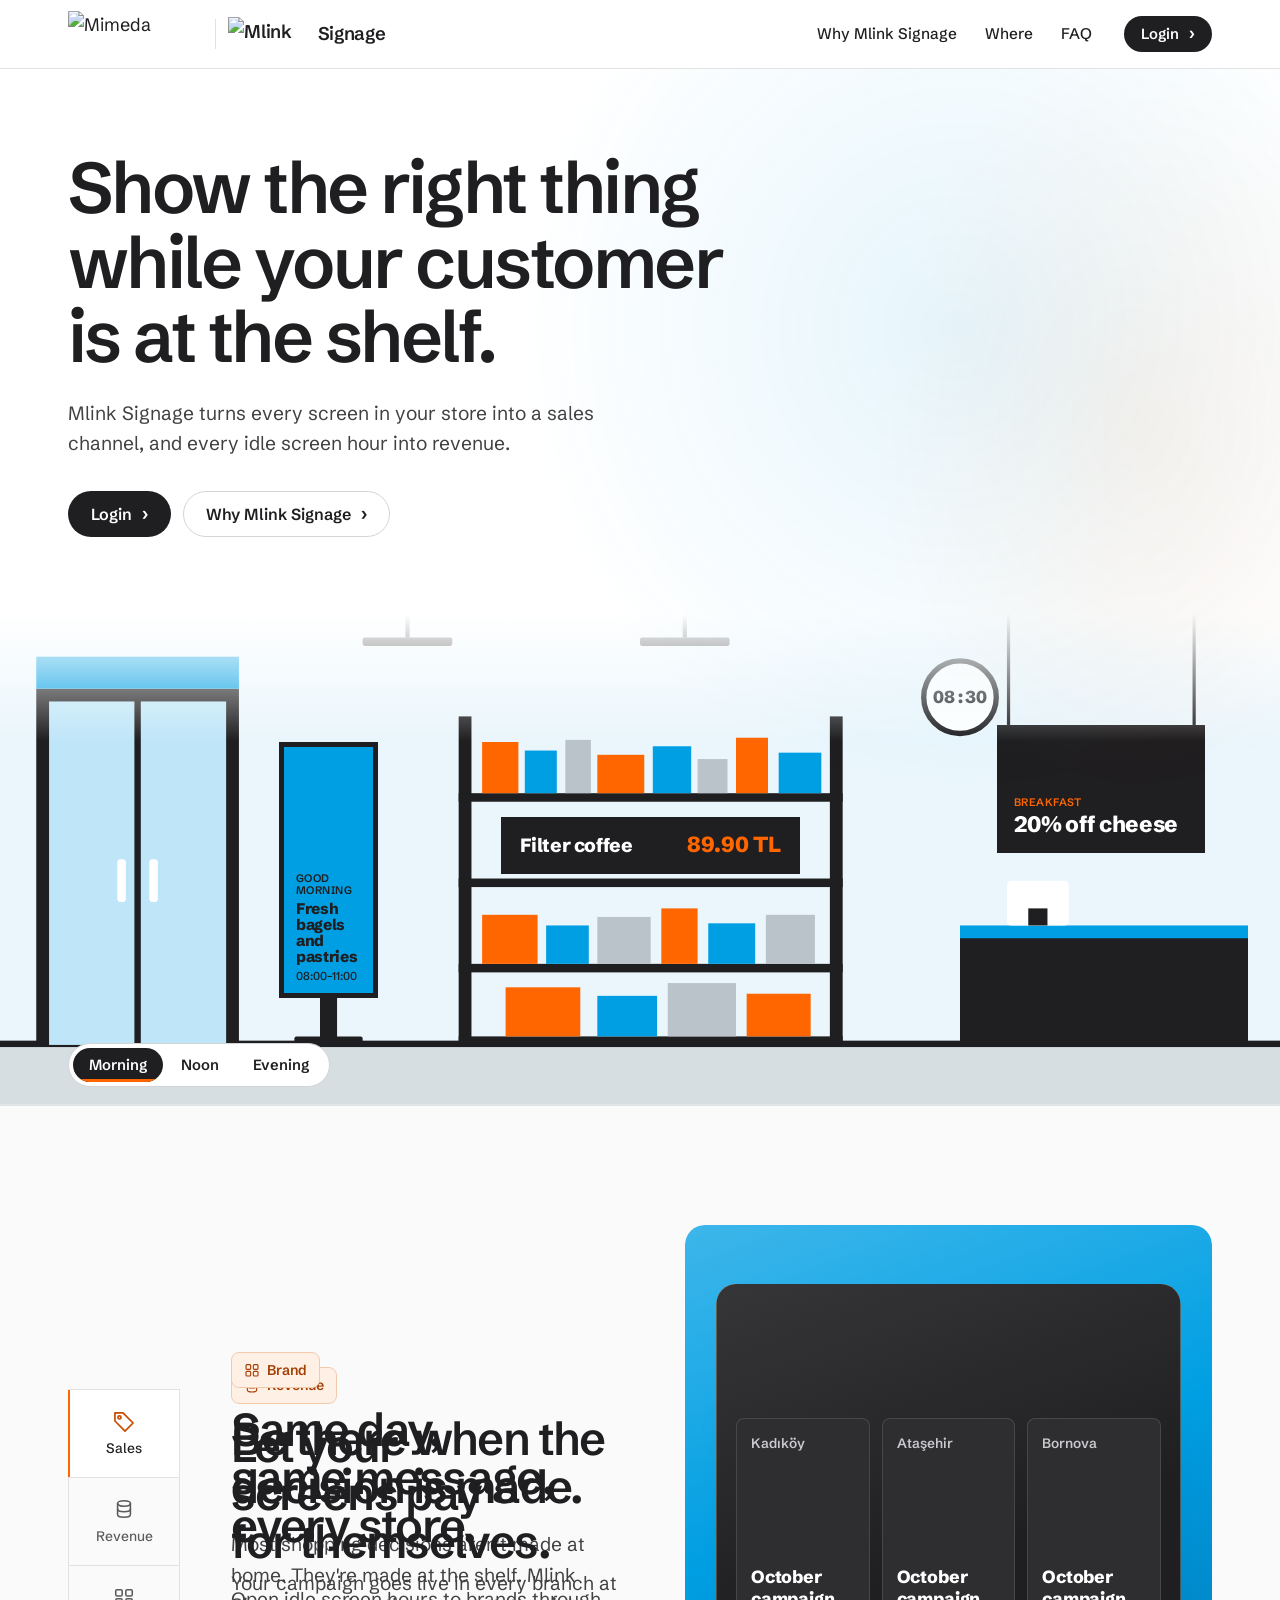
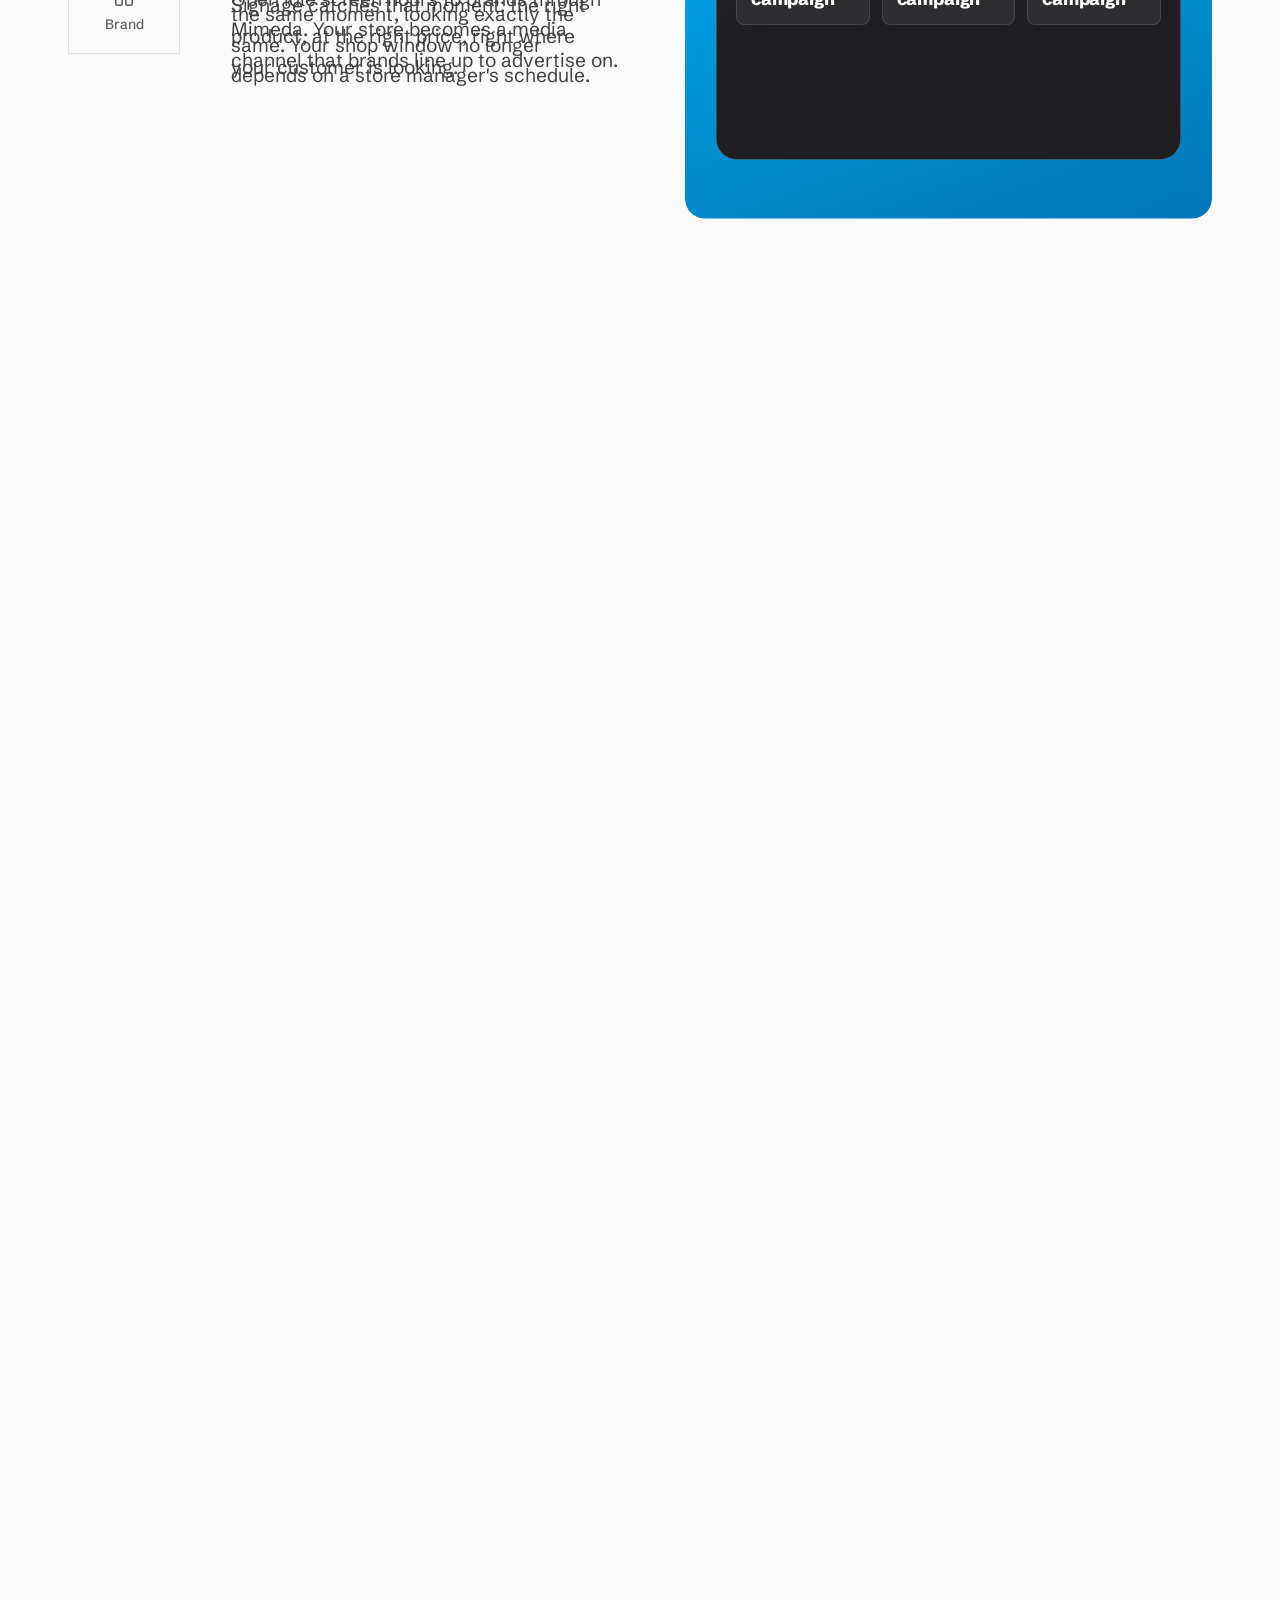
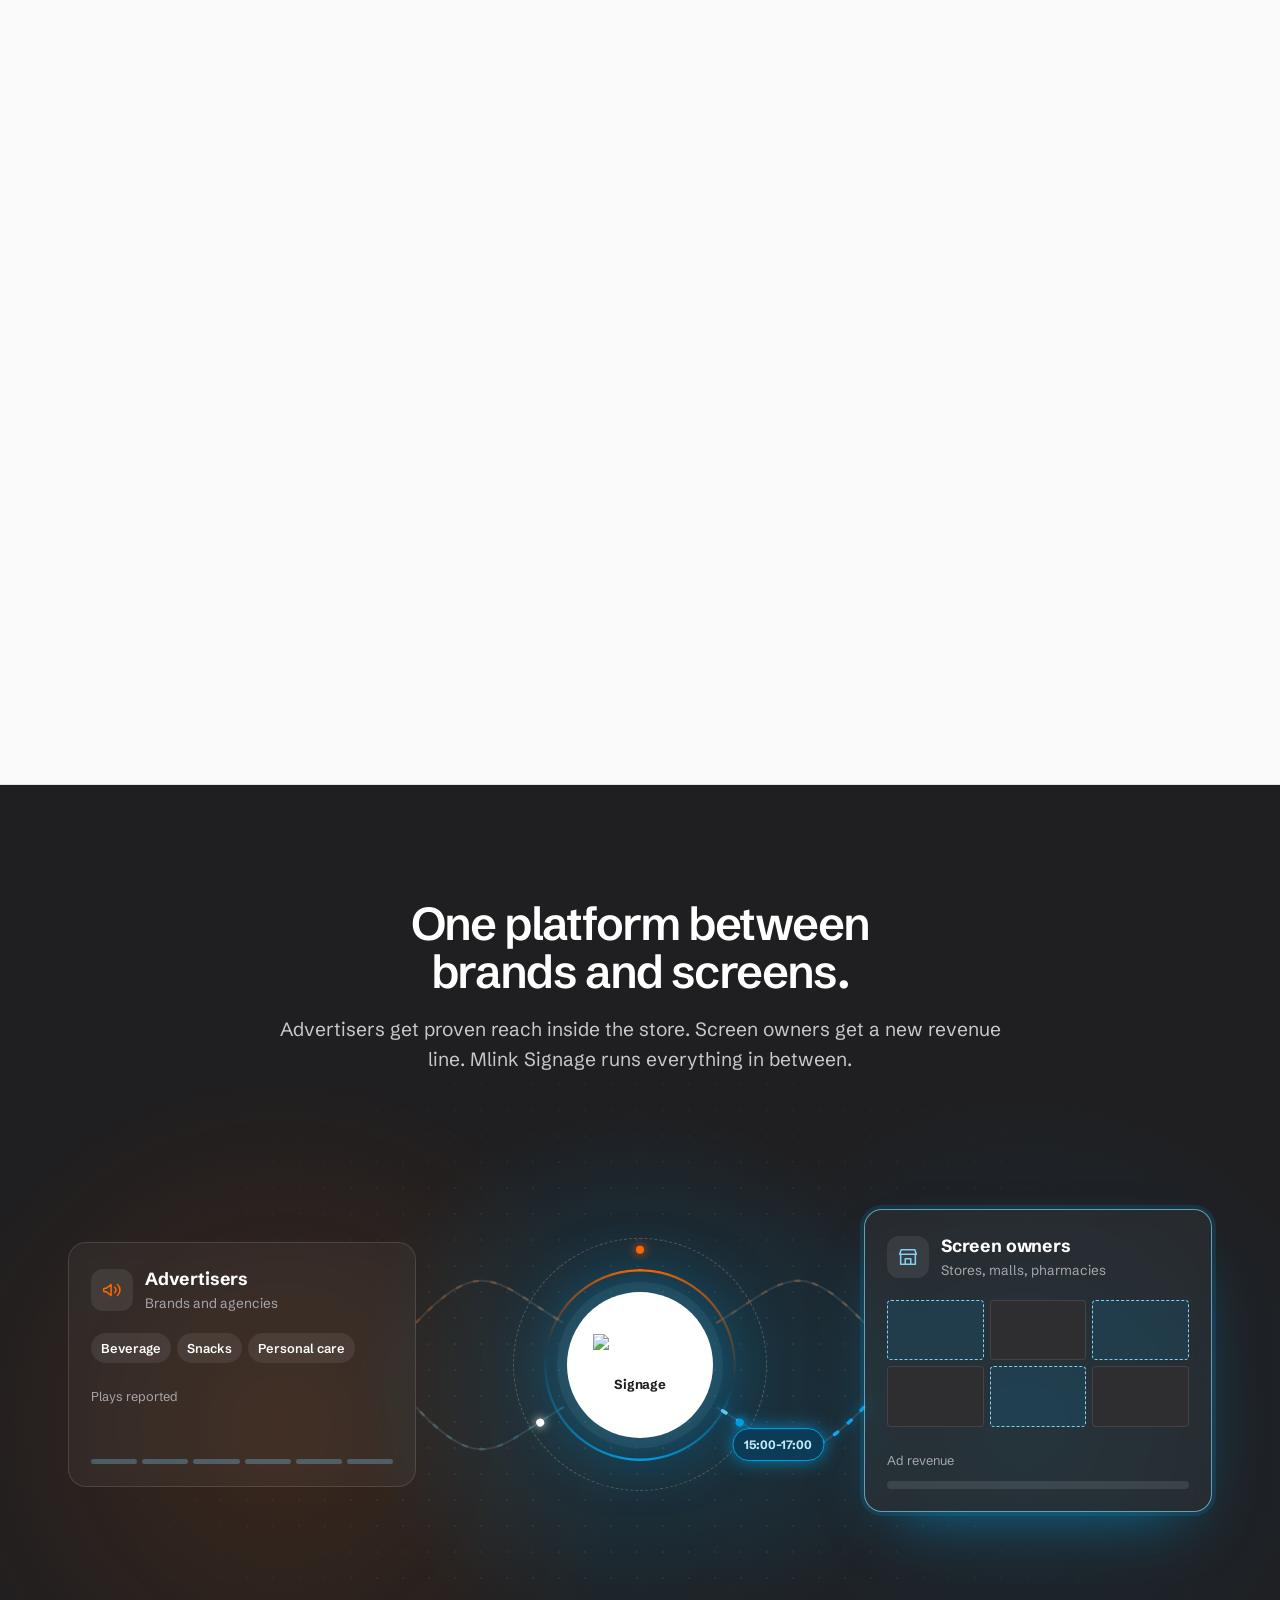
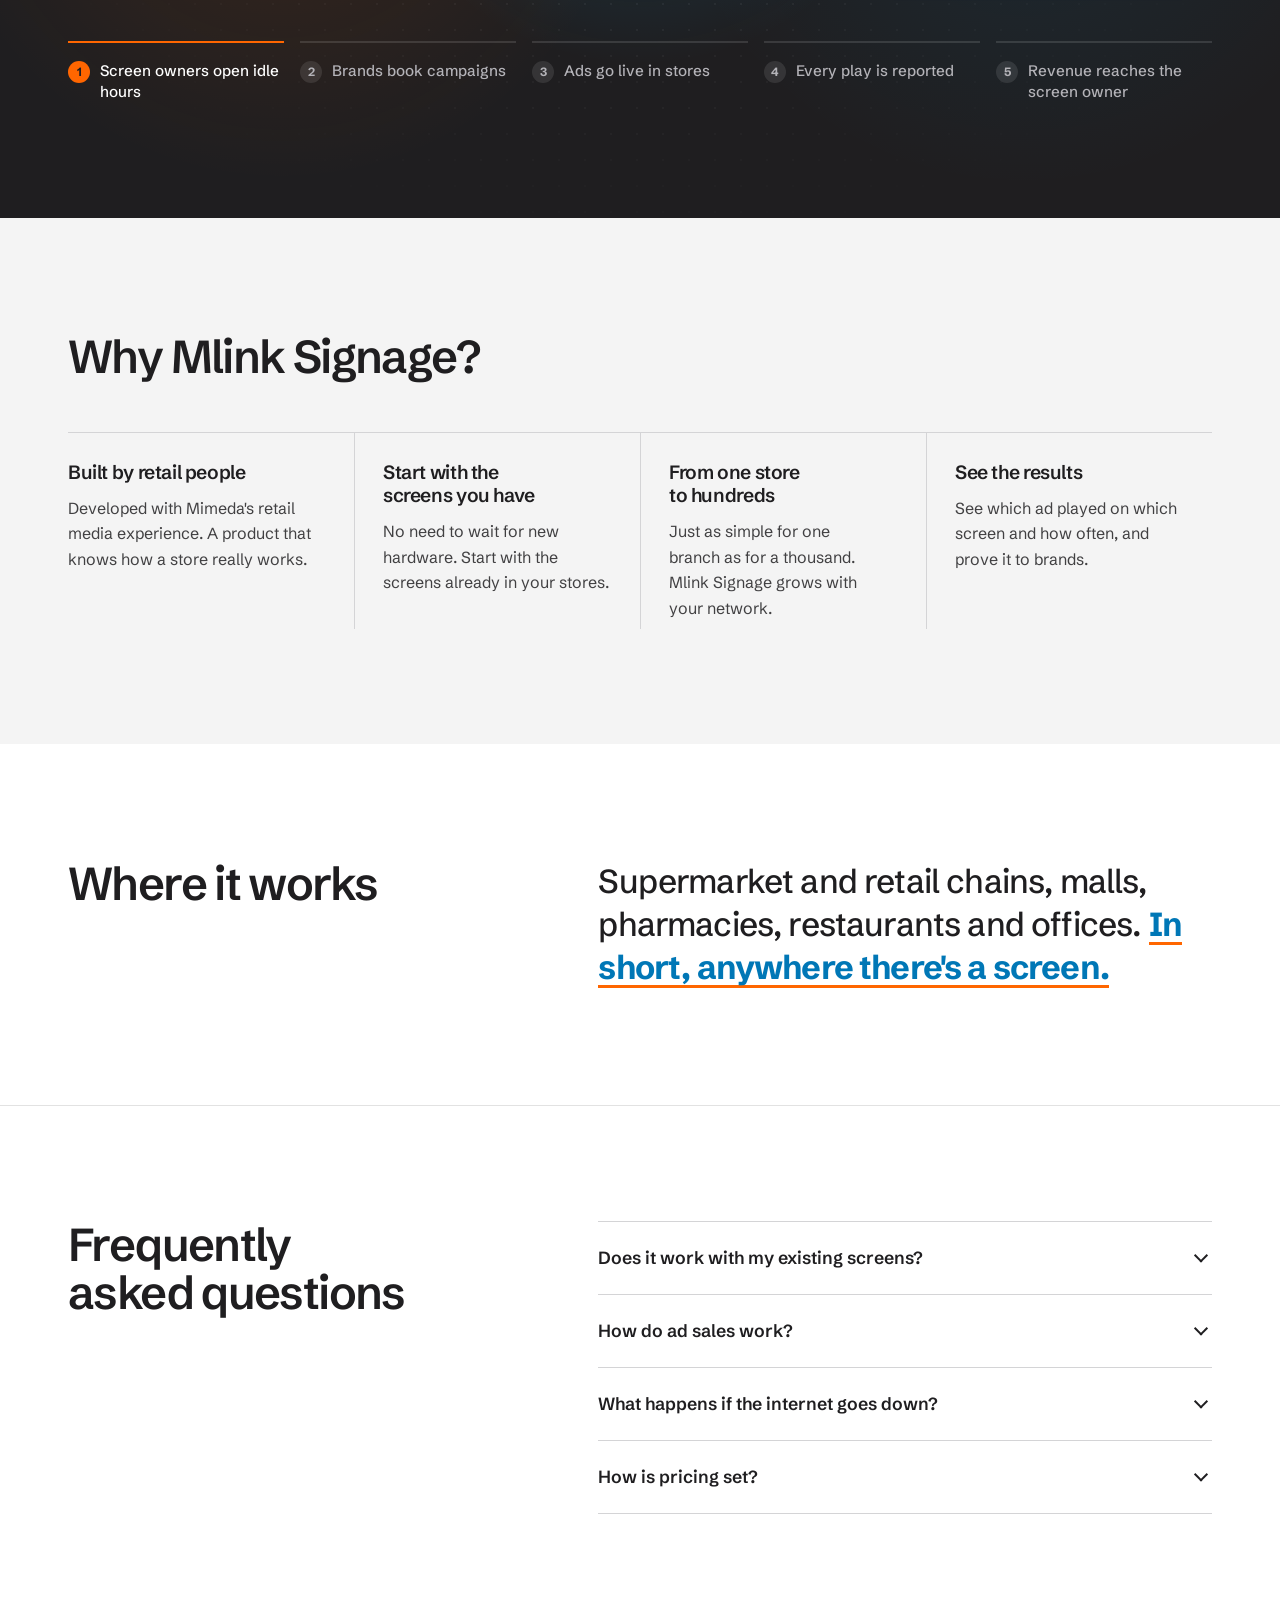
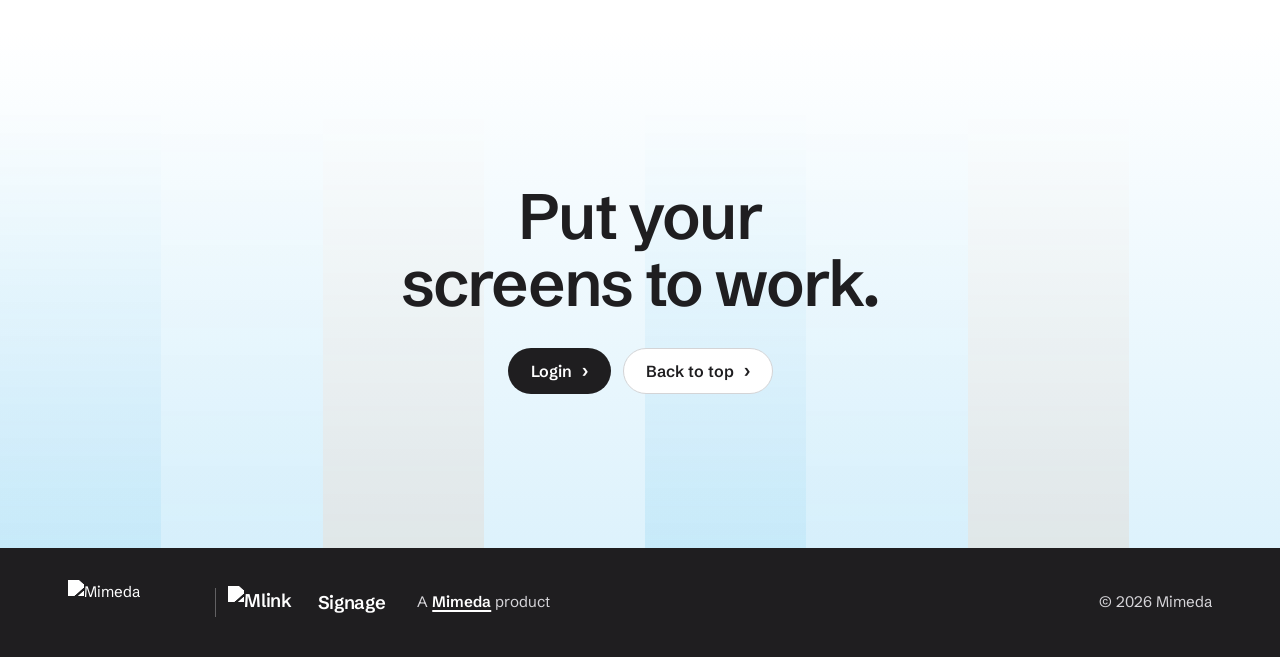
==== index.html @ f478fcca "Mlink Signage landing page One-pager for Mimeda's Mlink Signage: hero with animated sample store, Mi" ====
<!doctype html>
<html lang="en">
<head>
  <meta charset="utf-8">
  <meta name="viewport" content="width=device-width, initial-scale=1">
  <script>document.documentElement.classList.add("js")</script>
  <title>Mlink Signage by Mimeda | In-store screens that sell</title>
  <meta name="description" content="Mlink Signage turns every screen in your store into a sales channel, and every idle screen hour into revenue. A Mimeda product.">
  <meta name="theme-color" content="#009FE3">
  <link rel="preconnect" href="https://fonts.googleapis.com">
  <link rel="preconnect" href="https://fonts.gstatic.com" crossorigin>
  <link href="https://fonts.googleapis.com/css2?family=Schibsted+Grotesk:wght@400;500;600;700;800&display=swap" rel="stylesheet">
  <link rel="stylesheet" href="assets/css/tokens.css">
  <link rel="stylesheet" href="assets/css/style.css">
</head>
<body>

<header class="nav">
  <div class="wrap nav__inner">
    <a href="#top" class="logo" aria-label="Mimeda Mlink Signage home"><img src="https://mimedacomtrdatastr001.blob.core.windows.net/mimedalayout/mimeda-logo.png" alt="Mimeda" width="1250" height="425" class="logo__img"><span class="logo__product"><img src="https://mimedacomtrdatastr001.blob.core.windows.net/mimedalayout/MlinkLogo1.png" alt="Mlink" width="2499" height="1017" class="logo__mlink">Signage</span></a>
    <nav class="nav__links" aria-label="Main">
      <a href="#why">Why Mlink Signage</a>
      <a href="#where">Where</a>
      <a href="#faq">FAQ</a>
    </nav>
    <a href="https://staging.Mlink Signage.com" class="pill pill--dark pill--sm">Login <i aria-hidden="true">›</i></a>
  </div>
</header>

<main id="top">

  <!-- Hero -->
  <section class="hero">
    <div class="wrap hero__copy">
      <h1 class="hero__title js-split">Show the right thing while your customer is at the shelf.</h1>
      <p class="hero__lead" data-reveal>Mlink Signage turns every screen in your store into a sales channel, and every idle screen hour into revenue.</p>
      <div class="hero__actions" data-reveal>
        <a href="https://staging.Mlink Signage.com" class="pill pill--dark">Login <i aria-hidden="true">›</i></a>
        <a href="#why" class="pill pill--light">Why Mlink Signage <i aria-hidden="true">›</i></a>
      </div>
    </div>

    <div class="hero__stage" aria-label="Sample store: screen content changes through the day">
      <div class="store" data-phase="0">
        <svg class="store__bg" viewBox="0 0 1200 460" preserveAspectRatio="none" aria-hidden="true">
            <!-- duvar ve zemin -->
            <rect width="1200" height="460" class="wall"/>
            <rect y="404" width="1200" height="56" class="floor"/>
            <rect y="400" width="1200" height="6" class="ink"/>
            <!-- tavan lambaları -->
            <g class="ink"><rect x="380" y="0" width="4" height="22"/><rect x="340" y="22" width="84" height="8" rx="2"/>
              <rect x="640" y="0" width="4" height="22"/><rect x="600" y="22" width="84" height="8" rx="2"/></g>
            <!-- giriş kapısı -->
            <rect x="34" y="70" width="190" height="334" class="ink"/>
            <rect x="46" y="82" width="80" height="322" class="sky"/>
            <rect x="132" y="82" width="80" height="322" class="sky"/>
            <rect x="110" y="230" width="8" height="40" rx="3" class="paper"/><rect x="140" y="230" width="8" height="40" rx="3" class="paper"/>
            <rect x="34" y="40" width="190" height="30" class="blue"/>
            <!-- totem ayağı -->
            <rect x="300" y="360" width="16" height="44" class="ink"/><rect x="276" y="396" width="64" height="8" rx="2" class="ink"/>
            <!-- raf ünitesi -->
            <rect x="430" y="96" width="12" height="308" class="ink"/><rect x="778" y="96" width="12" height="308" class="ink"/>
            <g class="ink"><rect x="430" y="168" width="360" height="8"/><rect x="430" y="248" width="360" height="8"/><rect x="430" y="328" width="360" height="8"/><rect x="430" y="396" width="360" height="8"/></g>
            <g class="p1"><rect x="452" y="120" width="34" height="48"/><rect x="560" y="132" width="44" height="36"/><rect x="690" y="116" width="30" height="52"/><rect x="452" y="282" width="52" height="46"/><rect x="620" y="276" width="34" height="52"/><rect x="474" y="350" width="70" height="46"/><rect x="700" y="356" width="60" height="40"/></g>
            <g class="p2"><rect x="492" y="128" width="30" height="40"/><rect x="612" y="124" width="36" height="44"/><rect x="730" y="130" width="40" height="38"/><rect x="512" y="292" width="40" height="36"/><rect x="664" y="290" width="44" height="38"/><rect x="560" y="358" width="56" height="38"/></g>
            <g class="p3"><rect x="530" y="118" width="24" height="50"/><rect x="654" y="136" width="28" height="32"/><rect x="560" y="284" width="50" height="44"/><rect x="718" y="282" width="46" height="46"/><rect x="626" y="346" width="64" height="50"/></g>
            <!-- duvar saati -->
            <circle cx="900" cy="78" r="34" class="paper"/><circle cx="900" cy="78" r="34" class="ring"/>
            <!-- kasa ekranı askısı -->
            <g class="ink"><rect x="944" y="0" width="3" height="104"/><rect x="1118" y="0" width="3" height="104"/></g>
            <!-- kasa bankosu -->
            <rect x="900" y="300" width="270" height="104" class="ink"/>
            <rect x="900" y="292" width="270" height="12" class="blue"/>
            <rect x="944" y="250" width="58" height="42" rx="4" class="paper"/><rect x="964" y="276" width="18" height="16" class="ink"/>
          </svg>
        <div class="clock" aria-hidden="true"><span class="js-time">08:30</span></div>
        <div class="screen screen--totem" aria-hidden="true"><div class="screen__in js-totem"></div></div>
        <div class="screen screen--shelf" aria-hidden="true"><div class="screen__in js-shelf"></div></div>
        <div class="screen screen--till" aria-hidden="true">
          <div class="screen__in js-till"></div>
          <span class="sold">This hour is sold to a brand</span>
        </div>
      </div>
      <div class="wrap hero__controls">
        <div class="phases" role="group" aria-label="Time of day in the sample store">
          <button type="button" aria-pressed="true" data-go="0">Morning</button>
          <button type="button" aria-pressed="false" data-go="1">Noon</button>
          <button type="button" aria-pressed="false" data-go="2">Evening</button>
        </div>
      </div>
    </div>
  </section>

  <!-- Tour: kaydırdıkça değişen hikâyeler (Mixpanel tarzı) -->
  <section class="tour" id="tour" style="--n:3">
    <div class="tour__sticky">
      <div class="wrap tour__grid">
        <nav class="tour__rail" role="tablist" aria-label="Mlink Signage benefits">
          <button type="button" role="tab" aria-selected="true" aria-controls="tour-0" data-tour="0"><svg viewBox="0 0 24 24" fill="none" stroke="currentColor" stroke-width="1.7" stroke-linecap="round" stroke-linejoin="round" aria-hidden="true"><path d="M3 12V4h8l10 10-8 8L3 12z"/><circle cx="7.5" cy="8.5" r="1.5"/></svg><span>Sales</span><i class="tour__bar"></i></button>
          <button type="button" role="tab" aria-selected="false" aria-controls="tour-1" data-tour="1"><svg viewBox="0 0 24 24" fill="none" stroke="currentColor" stroke-width="1.7" stroke-linecap="round" stroke-linejoin="round" aria-hidden="true"><ellipse cx="12" cy="6" rx="7" ry="3"/><path d="M5 6v6c0 1.7 3.1 3 7 3s7-1.3 7-3V6"/><path d="M5 12v6c0 1.7 3.1 3 7 3s7-1.3 7-3v-6"/></svg><span>Revenue</span><i class="tour__bar"></i></button>
          <button type="button" role="tab" aria-selected="false" aria-controls="tour-2" data-tour="2"><svg viewBox="0 0 24 24" fill="none" stroke="currentColor" stroke-width="1.7" stroke-linecap="round" stroke-linejoin="round" aria-hidden="true"><rect x="3" y="4" width="7" height="7" rx="1.5"/><rect x="14" y="4" width="7" height="7" rx="1.5"/><rect x="3" y="14" width="7" height="7" rx="1.5"/><rect x="14" y="14" width="7" height="7" rx="1.5"/></svg><span>Brand</span><i class="tour__bar"></i></button>
        </nav>

        <div class="tour__stage">
          <article class="tour__item is-active" id="tour-0" role="tabpanel">
            <div class="tour__text">
              <span class="tag"><svg viewBox="0 0 24 24" fill="none" stroke="currentColor" stroke-width="1.7" stroke-linecap="round" stroke-linejoin="round" aria-hidden="true"><path d="M3 12V4h8l10 10-8 8L3 12z"/><circle cx="7.5" cy="8.5" r="1.5"/></svg>Sales</span>
              <h2>Be there when the decision is made.</h2>
              <p>Most shopping decisions aren't made at home. They're made at the shelf. Mlink Signage catches that moment: the right product, at the right price, right where your customer is looking.</p>
            </div>
            <div class="tour__panel tour__panel--blue" aria-hidden="true">
              <div class="art-shelf">
                <div class="art-shelf__row"><i></i><i></i><i></i><i></i><i></i></div>
                <div class="art-shelf__screen"><b>Iced tea</b><span>Buy 2, get 1</span></div>
                <div class="art-shelf__row"><i></i><i></i><i></i><i></i></div>
              </div>
            </div>
          </article>

          <article class="tour__item" id="tour-1" role="tabpanel">
            <div class="tour__text">
              <span class="tag"><svg viewBox="0 0 24 24" fill="none" stroke="currentColor" stroke-width="1.7" stroke-linecap="round" stroke-linejoin="round" aria-hidden="true"><ellipse cx="12" cy="6" rx="7" ry="3"/><path d="M5 6v6c0 1.7 3.1 3 7 3s7-1.3 7-3V6"/><path d="M5 12v6c0 1.7 3.1 3 7 3s7-1.3 7-3v-6"/></svg>Revenue</span>
              <h2>Let your screens pay for themselves.</h2>
              <p>Open idle screen hours to brands through Mimeda. Your store becomes a media channel that brands line up to advertise on.</p>
            </div>
            <div class="tour__panel tour__panel--orange" aria-hidden="true">
              <div class="art-day">
                <div class="art-day__screen"><small>Ad</small><b>Refreshing mineral water</b><span class="art-day__chip">Hour sold</span></div>
                <div class="art-day__bar"><i class="s-own" style="--w:22"></i><i class="s-sold" style="--w:14"></i><i class="s-own" style="--w:18"></i><i class="s-sold" style="--w:20"></i><i class="s-own" style="--w:26"></i></div>
                <div class="art-day__legend"><span><i class="s-own"></i>Your content</span><span><i class="s-sold"></i>Hours sold to brands</span></div>
              </div>
            </div>
          </article>

          <article class="tour__item" id="tour-2" role="tabpanel">
            <div class="tour__text">
              <span class="tag"><svg viewBox="0 0 24 24" fill="none" stroke="currentColor" stroke-width="1.7" stroke-linecap="round" stroke-linejoin="round" aria-hidden="true"><rect x="3" y="4" width="7" height="7" rx="1.5"/><rect x="14" y="4" width="7" height="7" rx="1.5"/><rect x="3" y="14" width="7" height="7" rx="1.5"/><rect x="14" y="14" width="7" height="7" rx="1.5"/></svg>Brand</span>
              <h2>Same day, same message, every store.</h2>
              <p>Your campaign goes live in every branch at the same moment, looking exactly the same. Your shop window no longer depends on a store manager's schedule.</p>
            </div>
            <div class="tour__panel tour__panel--ink" aria-hidden="true">
              <div class="art-chain">
                <div class="mini"><span class="mini__where">Kadıköy</span><span class="mini__show">October campaign</span></div>
                <div class="mini"><span class="mini__where">Ataşehir</span><span class="mini__show">October campaign</span></div>
                <div class="mini"><span class="mini__where">Bornova</span><span class="mini__show">October campaign</span></div>
              </div>
            </div>
          </article>
        </div>
      </div>
    </div>
  </section>

  <!-- Flow: reklamveren ↔ Mlink Signage ↔ ekran sahibi -->
  <section class="flow" id="flow">
    <div class="wrap">
      <div class="flow__head">
        <h2 class="h2" data-reveal>One platform between brands and screens.</h2>
        <p data-reveal>Advertisers get proven reach inside the store. Screen owners get a new revenue line. Mlink Signage runs everything in between.</p>
      </div>

      <div class="flow__canvas" data-step="0">
        <svg class="flow__lanes" aria-hidden="true">
          <defs>
            <linearGradient id="g-ad" x1="0" x2="1"><stop offset="0" stop-color="#FF6600"/><stop offset="1" stop-color="#FFB27A"/></linearGradient>
            <linearGradient id="g-data" x1="0" x2="1"><stop offset="0" stop-color="#7FD0F2"/><stop offset="1" stop-color="#009FE3"/></linearGradient>
          </defs>
          <g class="lane" data-lane="ah"><path class="lane__base"/><path class="lane__flow"/></g>
          <g class="lane" data-lane="ho"><path class="lane__base"/><path class="lane__flow"/></g>
          <g class="lane lane--data" data-lane="oh"><path class="lane__base"/><path class="lane__flow"/></g>
          <g class="lane lane--data" data-lane="ha"><path class="lane__base"/><path class="lane__flow"/></g>
        </svg>

        <div class="node node--adv" data-node="a">
          <div class="node__head"><span class="node__ico"><svg viewBox="0 0 24 24" fill="none" stroke="currentColor" stroke-width="1.7" stroke-linecap="round" stroke-linejoin="round" aria-hidden="true"><path d="M3 11v2a1 1 0 0 0 1 1h2l5 4V6L6 10H4a1 1 0 0 0-1 1z"/><path d="M15 9a4 4 0 0 1 0 6"/><path d="M18 6a8 8 0 0 1 0 12"/></svg></span><div><b>Advertisers</b><small>Brands and agencies</small></div></div>
          <div class="adv__chips"><i>Beverage</i><i>Snacks</i><i>Personal care</i></div>
          <div class="adv__report"><span>Plays reported</span><div class="adv__bars"><i></i><i></i><i></i><i></i><i></i><i></i></div></div>
        </div>

        <div class="hub" data-node="h">
          <span class="hub__ring"></span><span class="hub__ring hub__ring--2"></span>
          <span class="hub__orbit"><i></i><i></i><i></i></span>
          <div class="hub__core"><img src="https://mimedacomtrdatastr001.blob.core.windows.net/mimedalayout/MlinkLogo1.png" alt="Mlink" width="2499" height="1017"><span>Signage</span></div>
        </div>

        <div class="node node--own" data-node="o">
          <div class="node__head"><span class="node__ico"><svg viewBox="0 0 24 24" fill="none" stroke="currentColor" stroke-width="1.7" stroke-linecap="round" stroke-linejoin="round" aria-hidden="true"><path d="M3 9l1.5-5h15L21 9"/><path d="M4 9v11h16V9"/><path d="M3 9h18"/><path d="M9 20v-6h6v6"/></svg></span><div><b>Screen owners</b><small>Stores, malls, pharmacies</small></div></div>
          <div class="own__screens"><i></i><i></i><i></i><i></i><i></i><i></i></div>
          <div class="own__rev"><span>Ad revenue</span><div class="own__meter"><i></i></div></div>
        </div>
      </div>

      <ol class="flow__steps" role="tablist" aria-label="How Mlink Signage connects brands and screens">
        <li><button type="button" role="tab" aria-selected="true" data-flow="0"><b>1</b>Screen owners open idle hours</button></li>
        <li><button type="button" role="tab" aria-selected="false" data-flow="1"><b>2</b>Brands book campaigns</button></li>
        <li><button type="button" role="tab" aria-selected="false" data-flow="2"><b>3</b>Ads go live in stores</button></li>
        <li><button type="button" role="tab" aria-selected="false" data-flow="3"><b>4</b>Every play is reported</button></li>
        <li><button type="button" role="tab" aria-selected="false" data-flow="4"><b>5</b>Revenue reaches the screen owner</button></li>
      </ol>
    </div>
  </section>

  <!-- Why -->
  <section class="why" id="why">
    <div class="wrap">
      <h2 class="h2" data-reveal>Why Mlink Signage?</h2>
      <div class="why__grid" data-reveal>
        <div><h3>Built by retail people</h3><p>Developed with Mimeda's retail media experience. A product that knows how a store really works.</p></div>
        <div><h3>Start with the screens you have</h3><p>No need to wait for new hardware. Start with the screens already in your stores.</p></div>
        <div><h3>From one store to hundreds</h3><p>Just as simple for one branch as for a thousand. Mlink Signage grows with your network.</p></div>
        <div><h3>See the results</h3><p>See which ad played on which screen and how often, and prove it to brands.</p></div>
      </div>
    </div>
  </section>

  <!-- Where -->
  <section class="where" id="where">
    <div class="wrap">
      <h2 class="h2" data-reveal>Where it works</h2>
      <p class="where__list js-words" data-reveal>Supermarket and retail chains, malls, pharmacies, restaurants and offices. <strong>In short, anywhere there's a screen.</strong></p>
    </div>
  </section>

  <!-- FAQ (copy to be updated later) -->
  <section class="faq" id="faq">
    <div class="wrap faq__grid">
      <h2 class="h2" data-reveal>Frequently asked questions</h2>
      <div class="faq__list" data-reveal>
        <details><summary>Does it work with my existing screens?</summary><p>Mlink Signage runs directly on most smart screens. For other screens, we add a small player connected over HDMI.</p></details>
        <details><summary>How do ad sales work?</summary><p>You decide which screens are open to ads, and when. Those hours are offered to brands through Mimeda, and every play is reported.</p></details>
        <details><summary>What happens if the internet goes down?</summary><p>Content is stored on the screen, so playback continues. New content downloads as soon as the connection is back.</p></details>
        <details><summary>How is pricing set?</summary><p>A monthly license based on the number of screens. We prepare an offer tailored to your network.</p></details>
      </div>
    </div>
  </section>

  <!-- Closing -->
  <section class="closing">
    <div class="wrap">
      <h2 data-reveal>Put your screens to work.</h2>
      <div class="hero__actions closing__actions" data-reveal>
        <a href="https://staging.Mlink Signage.com" class="pill pill--dark">Login <i aria-hidden="true">›</i></a>
        <a href="#top" class="pill pill--light">Back to top <i aria-hidden="true">›</i></a>
      </div>
    </div>
  </section>

</main>

<footer class="footer">
  <div class="wrap footer__inner">
    <span class="logo logo--light"><img src="https://mimedacomtrdatastr001.blob.core.windows.net/mimedalayout/mimeda-logo.png" alt="Mimeda" width="1250" height="425" class="logo__img"><span class="logo__product"><img src="https://mimedacomtrdatastr001.blob.core.windows.net/mimedalayout/MlinkLogo1.png" alt="Mlink" width="2499" height="1017" class="logo__mlink">Signage</span></span>
    <p>A <a href="https://mimeda.com.tr" target="_blank" rel="noopener">Mimeda</a> product</p>
    <p class="footer__copy">© <span class="js-year">2026</span> Mimeda</p>
  </div>
</footer>

<script src="assets/js/main.js" defer></script>
</body>
</html>
---- assets/css/tokens.css ----
/* Design tokens — Mimeda paleti (mimeda.com.tr) */
:root {
  /* Marka */
  --mm-blue: #009FE3;
  --mm-blue-deep: #0077B6;   /* beyaz metin taşıyan mavi (4.9:1) */
  --mm-blue-tint: #E6F6FD;
  --mm-orange: #FF6600;      /* zemin olarak; üstünde koyu metin (5.6:1) */
  --mm-orange-text: #C94C00; /* beyaz üstünde turuncu metin (4.6:1) */
  --mm-ink: #414042;
  --mm-ink-night: #1F1E20;
  --mm-ink-soft: #5C5B5C;
  --mm-paper: #F4F4F4;
  --mm-line: #E2E2E2;
  --white: #FFFFFF;

  /* Semantik */
  --bg: var(--white);
  --text: var(--mm-ink-night);
  --text-soft: var(--mm-ink-soft);

  /* Tipografi */
  --font: "Schibsted Grotesk", system-ui, sans-serif;
  --fs-hero: clamp(2.6rem, 5.6vw, 4.75rem);
  --fs-h2: clamp(1.9rem, 3.6vw, 3rem);
  --fs-lead: clamp(1.1rem, 1.5vw, 1.3rem);

  /* Ölçü */
  --gutter: clamp(16px, 4vw, 48px);
  --maxw: 1240px;
  --section-y: clamp(72px, 9vw, 128px);
  --radius: 6px;
  --ease: cubic-bezier(.16, 1, .3, 1);
}
---- assets/css/style.css ----
/* ============ Base ============ */
*, *::before, *::after { box-sizing: border-box; }
html { scroll-behavior: smooth; -webkit-text-size-adjust: 100%; scrollbar-color: var(--mm-ink-soft) var(--mm-paper); }
body { margin: 0; font: 400 18px/1.6 var(--font); color: var(--text); background: var(--bg); -webkit-font-smoothing: antialiased; caret-color: var(--mm-orange-text); overflow-x: hidden; }
::selection { background: var(--mm-orange); color: var(--mm-ink-night); }
h1, h2, h3 { margin: 0; font-weight: 600; letter-spacing: -.035em; line-height: 1.04; text-wrap: balance; }
p { margin: 0; text-wrap: pretty; }
a { color: inherit; text-underline-offset: .2em; text-decoration-thickness: 1.5px; }
:focus-visible { outline: 3px solid var(--mm-blue); outline-offset: 3px; }
section[id] { scroll-margin-top: 80px; }

.wrap { max-width: var(--maxw); margin-inline: auto; padding-inline: var(--gutter); }
.h2 { font-size: var(--fs-h2); }

/* ============ Pills (butonlar) ============ */
.pill {
  display: inline-flex; align-items: center; gap: 10px;
  padding: 14px 22px; border-radius: 999px; border: 1px solid transparent;
  font: 600 1rem/1 var(--font); text-decoration: none; cursor: pointer; white-space: nowrap;
  transition: background .2s, border-color .2s, transform .2s var(--ease);
}
.pill i { font-style: normal; font-size: 1.25em; line-height: .8; transition: transform .25s var(--ease); }
.pill:hover i { transform: translateX(3px); }
.pill--dark { background: var(--mm-ink-night); color: var(--white); }
.pill--dark:hover { background: #000; }
.pill--light { background: var(--white); color: var(--mm-ink-night); border-color: #D4D4D6; }
.pill--light:hover { border-color: var(--mm-ink-night); }
.pill--sm { padding: 10px 16px; font-size: .92rem; }

/* ============ Logo / nav ============ */
.logo { display: inline-flex; align-items: center; gap: 12px; text-decoration: none; color: var(--mm-ink-night); }
.logo__img { height: 46px; width: auto; display: block; margin-block: -10px; }
.logo__product { font-size: 1.15rem; font-weight: 600; letter-spacing: -.02em; padding-left: 12px; border-left: 1.5px solid var(--mm-line); line-height: 1.6; }
.logo__product { display: inline-flex; align-items: center; gap: 6px; }
.logo__mlink { height: 34px; width: auto; display: block; margin-block: -6px; }
.logo--light { color: var(--white); }
.logo--light .logo__img, .logo--light .logo__mlink { filter: brightness(0) invert(1); }
.logo--light .logo__product { border-left-color: rgba(255, 255, 255, .3); }

.nav { position: sticky; top: 0; z-index: 20; background: rgba(255, 255, 255, .92); backdrop-filter: saturate(160%) blur(12px); -webkit-backdrop-filter: saturate(160%) blur(12px); border-bottom: 1px solid var(--mm-line); }
.nav__inner { display: flex; align-items: center; gap: 32px; height: 68px; }
.nav__links { display: flex; gap: 28px; margin-left: auto; }
.nav__links a { text-decoration: none; font-weight: 500; font-size: .96rem; }
.nav__links a:hover { text-decoration: underline; }

/* ============ Hero ============ */
/* Metin temiz beyaz zeminde; sahne hemen altında başlar, üst kenarı beyaza erir */
.hero { position: relative; overflow: hidden; background: var(--white); }
.hero::before { /* başlığın arkasında çok hafif marka ışığı */
  content: ""; position: absolute; z-index: 1; inset: -20% -10% auto auto; width: 70%; height: 90%; pointer-events: none;
  background: radial-gradient(closest-side, rgba(0, 159, 227, .10), transparent), radial-gradient(closest-side at 70% 60%, rgba(255, 102, 0, .07), transparent);
  animation: drift 18s ease-in-out infinite alternate;
}
@keyframes drift { to { transform: translate(-8%, 6%) scale(1.08); } }

.hero__copy { position: relative; z-index: 2; padding-top: clamp(56px, 9vh, 112px); }
.hero__title { font-size: var(--fs-hero); max-width: 16ch; }
.hero__lead { font-size: var(--fs-lead); color: var(--mm-ink); max-width: 46ch; margin-top: 24px; }
.hero__actions { display: flex; flex-wrap: wrap; gap: 12px; margin-top: 32px; }

.hero__stage { position: relative; width: max(100%, 1100px); left: 50%; transform: translateX(-50%); margin-top: clamp(40px, 6vw, 96px); }
.hero__stage::before { /* sahnenin üst kenarını beyaza erit */
  content: ""; position: absolute; left: 0; right: 0; top: 0; height: 26%; z-index: 1; pointer-events: none;
  background: linear-gradient(to bottom, var(--white), rgba(255, 255, 255, 0));
}
.hero__controls { position: absolute; left: 50%; transform: translateX(-50%); width: 100%; bottom: 18px; z-index: 3; display: flex; align-items: center; gap: 14px; }

.phases { display: inline-flex; gap: 2px; padding: 4px; background: var(--white); border: 1px solid #D4D4D6; border-radius: 999px; }
.phases button { border: 0; background: transparent; color: var(--mm-ink-night); font: 600 .92rem var(--font); padding: 8px 16px; border-radius: 999px; cursor: pointer; position: relative; overflow: hidden; }
.phases button:hover { background: var(--mm-paper); }
.phases button[aria-pressed="true"] { background: var(--mm-ink-night); color: var(--white); }
.phases button::after { content: ""; position: absolute; left: 0; bottom: 0; height: 3px; width: 0; background: var(--mm-orange); }
.phases button[aria-pressed="true"].run::after { animation: progress var(--dur, 4500ms) linear forwards; }
@keyframes progress { to { width: 100%; } }

/* Giriş animasyonu: başlık kelime kelime, sahne aşağıdan */
.js .hero__title .w { display: inline-block; opacity: 0; transform: translateY(.45em); filter: blur(6px); animation: wordIn .9s var(--ease) forwards; animation-delay: calc(var(--i) * 55ms + 80ms); }
@keyframes wordIn { to { opacity: 1; transform: none; filter: blur(0); } }
.js .hero__stage { animation: stageIn 1.4s var(--ease) .5s both; }
@keyframes stageIn { from { opacity: 0; transform: translate(-50%, 60px); } to { opacity: 1; transform: translate(-50%, 0); } }

/* ============ Mağaza sahnesi ============ */
.store {
  --wall: #EAF6FC; --sky: #BFE6F8;
  position: relative; width: 100%; aspect-ratio: 1200 / 460; container-type: inline-size;
}
.store__bg { position: absolute; inset: 0; width: 100%; height: 100%; display: block; }
.store__bg .wall { fill: var(--wall); transition: fill 1.4s var(--ease); }
.store__bg .sky { fill: var(--sky); transition: fill 1.4s var(--ease); }
.store__bg .floor { fill: #D7DEE2; }
.store__bg .ink { fill: var(--mm-ink-night); }
.store__bg .blue { fill: var(--mm-blue); }
.store__bg .paper { fill: var(--white); }
.store__bg .ring { fill: none; stroke: var(--mm-ink-night); stroke-width: 5; }
.store__bg .p1 { fill: var(--mm-orange); }
.store__bg .p2 { fill: var(--mm-blue); }
.store__bg .p3 { fill: #B9C3C9; }
.store[data-phase="1"] { --wall: #F5FBFE; --sky: #8DD5F4; }
.store[data-phase="2"] { --wall: #DDE6EB; --sky: #0B3B57; }

.clock { position: absolute; left: 72.17%; top: 9.57%; width: 5.67%; height: 14.78%; display: grid; place-items: center; font-weight: 800; font-size: 1.35cqw; letter-spacing: -.02em; font-variant-numeric: tabular-nums; }

.screen { position: absolute; background: var(--mm-ink-night); border: .45cqw solid var(--mm-ink-night); }
.screen--totem { left: 21.83%; top: 26.1%; width: 7.67%; height: 52.2%; }
.screen--shelf { left: 39.17%; top: 41.3%; width: 23.33%; height: 11.74%; }
.screen--till  { left: 77.92%; top: 22.6%; width: 16.25%; height: 26.1%; }
.screen__in { position: absolute; inset: 0; overflow: hidden; }

.frame { position: absolute; inset: 0; display: flex; flex-direction: column; justify-content: flex-end; gap: .35cqw; padding: .9cqw; color: var(--white); line-height: 1.05; }
.frame.enter { animation: wipe .7s var(--ease) both; }
@keyframes wipe { from { clip-path: inset(0 0 100% 0); } to { clip-path: inset(0); } }
.frame small { font-size: .85cqw; font-weight: 600; text-transform: uppercase; letter-spacing: .04em; }
.frame b { font-size: 1.55cqw; font-weight: 800; letter-spacing: -.02em; }
.frame span { font-size: .9cqw; font-weight: 500; }
.frame--blue { background: var(--mm-blue); color: var(--mm-ink-night); }
.frame--orange { background: var(--mm-orange); color: var(--mm-ink-night); }
.frame--ink { background: var(--mm-ink-night); }
.frame--ink small, .frame--ink span { color: var(--mm-orange); }
.screen--totem .frame b { font-size: 1.2cqw; }
.screen--shelf .frame { flex-direction: row; align-items: center; justify-content: space-between; padding: 0 1.1cqw; }
.screen--shelf .frame b { font-size: 1.5cqw; }
.screen--shelf .frame span { font-size: 1.7cqw; font-weight: 800; color: var(--mm-orange); }
.screen--till .frame b { font-size: 1.75cqw; }

.sold {
  position: absolute; left: 50%; top: calc(100% + 1.2cqw); transform: translate(-50%, .6cqw);
  white-space: nowrap; font-size: .95cqw; font-weight: 700; padding: .45cqw .9cqw; border-radius: 999px;
  background: var(--mm-ink-night); color: var(--white);
  opacity: 0; transition: opacity .4s, transform .5s var(--ease);
}
.store[data-phase="1"] .sold { opacity: 1; transform: translate(-50%, 0); transition-delay: .5s; }

/* ============ Tur: kaydırdıkça değişen hikâyeler ============ */
.tour { position: relative; height: calc(var(--n) * 100vh + 20vh); background: #FAFAFA; border-top: 1px solid var(--mm-line); border-bottom: 1px solid var(--mm-line); }
.tour__sticky { position: sticky; top: 68px; height: calc(100vh - 68px); display: flex; align-items: center; overflow: hidden; }
.tour__grid { display: grid; grid-template-columns: 112px 1fr; gap: clamp(28px, 4vw, 64px); align-items: center; width: 100%; }

.tour__rail { display: flex; flex-direction: column; border: 1px solid var(--mm-line); border-width: 1px 1px 0; background: #FAFAFA; }
.tour__rail button {
  position: relative; display: flex; flex-direction: column; align-items: center; gap: 8px;
  padding: 20px 8px; border: 0; border-bottom: 1px solid var(--mm-line); background: transparent;
  font: 500 .86rem var(--font); color: var(--mm-ink-soft); cursor: pointer; transition: background .3s, color .3s;
}
.tour__rail button svg { width: 22px; height: 22px; transition: color .3s, transform .4s var(--ease); }
.tour__rail button:hover { background: var(--white); color: var(--mm-ink-night); }
.tour__rail button[aria-selected="true"] { background: var(--white); color: var(--mm-ink-night); }
.tour__rail button[aria-selected="true"] svg { color: var(--mm-orange-text); transform: scale(1.1); }
.tour__bar { position: absolute; left: -1px; top: 0; width: 2px; height: calc(var(--p, 0) * 100%); background: var(--mm-orange); }

.tour__stage { position: relative; height: min(66vh, 600px); }
.tour__item { position: absolute; inset: 0; display: grid; grid-template-columns: .85fr 1.15fr; gap: clamp(28px, 5vw, 80px); align-items: center; visibility: hidden; pointer-events: none; transition: visibility 0s .7s; }
.tour__item.is-active { visibility: visible; pointer-events: auto; transition-delay: 0s; }
.tour__text h2 { font-size: var(--fs-h2); margin-top: 18px; }
.tour__text p { font-size: var(--fs-lead); color: var(--mm-ink); margin-top: 18px; max-width: 42ch; }
.tag { display: inline-flex; align-items: center; gap: 7px; font-size: .88rem; font-weight: 600; padding: 6px 12px; border-radius: 8px; border: 1px solid #F3C9AE; background: #FFF0E6; color: #A33F00; }
.tag svg { width: 16px; height: 16px; }

.tour__panel { height: 100%; border-radius: 20px; display: grid; grid-template-columns: minmax(0, 1fr); place-items: center; padding: clamp(24px, 4vw, 56px); overflow: hidden; }
.tour__panel--blue { background: linear-gradient(160deg, #3DB6EA, var(--mm-blue) 45%, var(--mm-blue-deep)); }
.tour__panel--orange { background: linear-gradient(160deg, #FF8A3D, var(--mm-orange) 45%, #E05500); }
.tour__panel--ink { background: linear-gradient(160deg, #3A393C, var(--mm-ink-night) 55%); }

/* Satış: raf */
.art-shelf { width: min(100%, 440px); background: var(--white); border-radius: 14px; padding: 22px; display: grid; gap: 14px; box-shadow: 0 24px 48px -24px rgba(11, 59, 87, .5); }
.art-shelf__row { display: flex; align-items: flex-end; gap: 10px; height: 64px; border-bottom: 6px solid var(--mm-ink-night); padding: 0 6px; }
.art-shelf__row i { flex: 1; background: var(--mm-paper); border-radius: 3px 3px 0 0; }
.art-shelf__row i:nth-child(1) { height: 70%; background: var(--mm-orange); }
.art-shelf__row i:nth-child(2) { height: 55%; background: var(--mm-blue); }
.art-shelf__row i:nth-child(3) { height: 85%; background: #B9C3C9; }
.art-shelf__row i:nth-child(4) { height: 60%; background: var(--mm-orange); }
.art-shelf__row i:nth-child(5) { height: 75%; background: var(--mm-blue); }
.art-shelf__screen { display: flex; justify-content: space-between; align-items: center; background: var(--mm-ink-night); color: var(--white); border-radius: 6px; padding: 16px 20px; font-size: 1.3rem; }
.art-shelf__screen span { color: var(--mm-orange); font-weight: 800; }

/* Gelir: kasa ekranı + gün çubuğu */
.art-day { width: min(100%, 440px); background: var(--white); border-radius: 14px; padding: 22px; display: grid; gap: 18px; box-shadow: 0 24px 48px -24px rgba(120, 40, 0, .5); }
.art-day__screen { position: relative; background: var(--mm-ink-night); color: var(--white); border-radius: 6px; padding: 22px; aspect-ratio: 16 / 8; display: flex; flex-direction: column; justify-content: flex-end; gap: 4px; }
.art-day__screen small { color: var(--mm-orange); font-weight: 600; font-size: .78rem; text-transform: uppercase; letter-spacing: .04em; }
.art-day__screen b { font-size: 1.5rem; line-height: 1.1; letter-spacing: -.02em; }
.art-day__chip { position: absolute; top: 14px; right: 14px; background: var(--mm-orange); color: var(--mm-ink-night); font-size: .78rem; font-weight: 700; padding: 4px 10px; border-radius: 999px; }
.art-day__bar { display: flex; gap: 4px; height: 18px; }
.art-day__bar i { flex: var(--w); border-radius: 4px; }
.s-own { background: var(--mm-blue); }
.s-sold { background: var(--mm-orange); }
.art-day__legend { display: flex; gap: 18px; flex-wrap: wrap; font-size: .85rem; color: var(--mm-ink); }
.art-day__legend span { display: inline-flex; align-items: center; gap: 6px; }
.art-day__legend i { width: 10px; height: 10px; border-radius: 3px; display: inline-block; }

/* Marka: şube ekranları */
.art-chain { width: 100%; display: grid; grid-template-columns: repeat(3, 1fr); gap: 12px; }
.mini { aspect-ratio: 9 / 14; background: #2E2D30; color: var(--white); border-radius: 8px; padding: 14px; display: flex; flex-direction: column; justify-content: space-between; border: 1px solid rgba(255, 255, 255, .12); }
.mini__where { font-size: .85rem; font-weight: 600; color: #C9C8CC; }
.mini__show { font-size: 1.1rem; font-weight: 800; line-height: 1.25; letter-spacing: -.01em; }
.mini.is-new { background: var(--mm-orange); color: var(--mm-ink-night); border-color: transparent; animation: wipe .6s var(--ease) both; }
.mini.is-new .mini__where { color: var(--mm-ink-night); }

/* ============ Akış: reklamveren ↔ Mlink Signage ↔ ekran sahibi ============ */
.flow { position: relative; overflow: hidden; padding-block: var(--section-y); background: var(--mm-ink-night); color: var(--white); }
.flow::before { content: ""; position: absolute; inset: 0; pointer-events: none;
  background-image: radial-gradient(rgba(255, 255, 255, .09) 1px, transparent 1.6px); background-size: 26px 26px;
  -webkit-mask-image: radial-gradient(ellipse 70% 60% at 50% 60%, #000, transparent 75%); mask-image: radial-gradient(ellipse 70% 60% at 50% 60%, #000, transparent 75%); }
.flow::after { content: ""; position: absolute; inset: 0; pointer-events: none;
  background: radial-gradient(circle at 50% 58%, rgba(0, 159, 227, .22), transparent 32%), radial-gradient(circle at 22% 62%, rgba(255, 102, 0, .12), transparent 30%), radial-gradient(circle at 80% 62%, rgba(0, 159, 227, .1), transparent 30%);
  animation: breathe 8s ease-in-out infinite alternate; }
@keyframes breathe { to { opacity: .55; transform: scale(1.06); } }
.flow .wrap { position: relative; z-index: 1; }
.flow__head { text-align: center; max-width: 760px; margin-inline: auto; }
.flow__head .h2 { color: var(--white); }
.flow__head p { color: #C9C8CC; font-size: var(--fs-lead); margin-top: 18px; }

.flow__canvas { position: relative; display: grid; grid-template-columns: minmax(0, 1fr) auto minmax(0, 1fr); align-items: center; gap: clamp(64px, 10vw, 170px); margin-top: clamp(56px, 7vw, 96px); min-height: 400px; }
.flow__lanes { position: absolute; inset: 0; width: 100%; height: 100%; overflow: visible; pointer-events: none; }
.lane__base { fill: none; stroke: rgba(255, 255, 255, .1); stroke-width: 2; }
.lane__flow { fill: none; stroke: url(#g-ad); stroke-width: 2.5; stroke-linecap: round; stroke-dasharray: 4 14; opacity: .22; animation: dash 1.1s linear infinite; transition: opacity .5s, stroke-width .5s; }
.lane--data .lane__flow { stroke: url(#g-data); }
.lane.is-on .lane__flow { opacity: 1; stroke-width: 3.5; filter: drop-shadow(0 0 6px rgba(255, 102, 0, .8)); animation-duration: .6s; }
.lane--data.is-on .lane__flow { filter: drop-shadow(0 0 6px rgba(0, 159, 227, .9)); }
@keyframes dash { to { stroke-dashoffset: -18; } }

.node { position: relative; z-index: 2; padding: 22px; border-radius: 18px; background: rgba(255, 255, 255, .045); border: 1px solid rgba(255, 255, 255, .12); backdrop-filter: blur(8px); -webkit-backdrop-filter: blur(8px); transition: border-color .5s, box-shadow .5s, transform .5s var(--ease); }
.node.is-hot { border-color: rgba(255, 138, 61, .7); box-shadow: 0 0 0 4px rgba(255, 102, 0, .12), 0 30px 60px -30px rgba(255, 102, 0, .6); transform: translateY(-4px); }
.node.is-cool { border-color: rgba(127, 208, 242, .7); box-shadow: 0 0 0 4px rgba(0, 159, 227, .14), 0 30px 60px -30px rgba(0, 159, 227, .6); transform: translateY(-4px); }
.node__head { display: flex; align-items: center; gap: 12px; }
.node__head b { display: block; font-size: 1.1rem; font-weight: 700; letter-spacing: -.01em; }
.node__head small { display: block; font-size: .85rem; color: #A9A8AD; }
.node__ico { width: 42px; height: 42px; flex: none; display: grid; place-items: center; border-radius: 12px; background: rgba(255, 255, 255, .08); }
.node__ico svg { width: 22px; height: 22px; }
.node--adv .node__ico { color: var(--mm-orange); }
.node--own .node__ico { color: #7FD0F2; }

.adv__chips { display: flex; flex-wrap: wrap; gap: 6px; margin-top: 18px; }
.adv__chips i { font-style: normal; font-size: .8rem; font-weight: 600; padding: 5px 10px; border-radius: 999px; background: rgba(255, 255, 255, .08); transition: background .4s, color .4s; }
.flow__canvas[data-step="1"] .adv__chips i { background: var(--mm-orange); color: var(--mm-ink-night); animation: chip .9s var(--ease) both; }
.flow__canvas[data-step="1"] .adv__chips i:nth-child(2) { animation-delay: .12s; }
.flow__canvas[data-step="1"] .adv__chips i:nth-child(3) { animation-delay: .24s; }
@keyframes chip { 30% { transform: translateY(-4px) scale(1.06); } }
.adv__report { margin-top: 18px; }
.adv__report span, .own__rev span { font-size: .8rem; color: #A9A8AD; }
.adv__bars { display: flex; align-items: flex-end; gap: 5px; height: 46px; margin-top: 8px; }
.adv__bars i { flex: 1; height: 12%; border-radius: 3px; background: rgba(127, 208, 242, .3); transition: height .9s var(--ease), background .5s; }
.flow__canvas[data-report] .adv__bars i { background: var(--mm-blue); }
.flow__canvas[data-report] .adv__bars i:nth-child(1) { height: 38%; }
.flow__canvas[data-report] .adv__bars i:nth-child(2) { height: 55%; transition-delay: .08s; }
.flow__canvas[data-report] .adv__bars i:nth-child(3) { height: 47%; transition-delay: .16s; }
.flow__canvas[data-report] .adv__bars i:nth-child(4) { height: 72%; transition-delay: .24s; }
.flow__canvas[data-report] .adv__bars i:nth-child(5) { height: 64%; transition-delay: .32s; }
.flow__canvas[data-report] .adv__bars i:nth-child(6) { height: 92%; transition-delay: .4s; }

.own__screens { display: grid; grid-template-columns: repeat(3, 1fr); gap: 6px; margin-top: 18px; }
.own__screens i { aspect-ratio: 16 / 10; border-radius: 4px; background: #2E2D30; border: 1px solid rgba(255, 255, 255, .1); transition: background .5s, box-shadow .5s, border-color .5s; }
.own__screens i.free { border: 1.5px dashed #7FD0F2; background: rgba(0, 159, 227, .12); }
.own__screens i.lit { background: linear-gradient(135deg, #FF8A3D, var(--mm-orange)); border-color: transparent; box-shadow: 0 0 16px rgba(255, 102, 0, .55); }
.own__rev { margin-top: 18px; }
.own__meter { height: 8px; margin-top: 8px; border-radius: 999px; background: rgba(255, 255, 255, .1); overflow: hidden; }
.own__meter i { display: block; height: 100%; width: var(--rev, 0%); border-radius: inherit; background: linear-gradient(90deg, var(--mm-orange), #FFC08F); transition: width .8s var(--ease); }

.hub { --w: clamp(150px, 15vw, 200px); --r: calc(var(--w) * .6); position: relative; z-index: 2; width: var(--w); height: var(--w); display: grid; place-items: center; }
.hub__ring { position: absolute; inset: 0; border-radius: 50%;
  background: conic-gradient(from 0deg, var(--mm-orange), transparent 28%, var(--mm-blue) 50%, transparent 78%, var(--mm-orange));
  -webkit-mask: radial-gradient(farthest-side, transparent calc(100% - 3px), #000 calc(100% - 2px)); mask: radial-gradient(farthest-side, transparent calc(100% - 3px), #000 calc(100% - 2px));
  animation: spin 5s linear infinite; }
.hub__ring--2 { inset: -16%; background: none; border: 1px dashed rgba(255, 255, 255, .22); -webkit-mask: none; mask: none; animation: spin 24s linear infinite reverse; }
.hub__orbit { position: absolute; inset: 0; animation: spin 9s linear infinite; }
.hub__orbit i { position: absolute; left: 50%; top: 50%; width: 8px; height: 8px; margin: -4px; border-radius: 50%; background: var(--mm-orange); box-shadow: 0 0 10px var(--mm-orange); transform: rotate(var(--a)) translateY(calc(-1 * var(--r))); }
.hub__orbit i:nth-child(1) { --a: 0deg; }
.hub__orbit i:nth-child(2) { --a: 120deg; background: var(--mm-blue); box-shadow: 0 0 10px var(--mm-blue); }
.hub__orbit i:nth-child(3) { --a: 240deg; background: var(--white); box-shadow: 0 0 10px var(--white); }
@keyframes spin { to { transform: rotate(360deg); } }
.hub__core { width: 76%; aspect-ratio: 1; border-radius: 50%; background: var(--white); display: flex; flex-direction: column; align-items: center; justify-content: center; gap: 2px; box-shadow: 0 0 0 10px rgba(255, 255, 255, .05), 0 0 70px rgba(0, 159, 227, .5); }
.hub__core img { width: 64%; height: auto; display: block; }
.hub__core span { font-size: .82rem; font-weight: 700; color: var(--mm-ink-night); letter-spacing: -.01em; }
.hub.ping .hub__core { animation: ping .6s var(--ease); }
@keyframes ping { 40% { transform: scale(1.08); box-shadow: 0 0 0 18px rgba(255, 255, 255, .08), 0 0 110px rgba(255, 102, 0, .7); } }

.pk { position: absolute; left: 0; top: 0; z-index: 3; offset-rotate: 0deg; offset-anchor: center; pointer-events: none; white-space: nowrap; font-size: .76rem; font-weight: 700; padding: 6px 11px; border-radius: 999px; }
.pk--ad { background: var(--mm-orange); color: var(--mm-ink-night); box-shadow: 0 0 22px rgba(255, 102, 0, .8); }
.pk--hours { background: #0B3B57; color: #BFE9FA; border: 1px solid var(--mm-blue); box-shadow: 0 0 18px rgba(0, 159, 227, .7); }
.pk--report { background: var(--white); color: var(--mm-ink-night); box-shadow: 0 0 18px rgba(127, 208, 242, .8); }
.pk--coin { width: 28px; height: 28px; padding: 0; display: grid; place-items: center; font-size: .95rem; font-weight: 800; color: #6B2A00; background: radial-gradient(circle at 35% 30%, #FFE7CC, #FF9A4D 55%, #C94C00); box-shadow: 0 0 20px rgba(255, 138, 61, .9); }

.flow__steps { list-style: none; padding: 0; margin: clamp(48px, 6vw, 80px) 0 0; display: grid; grid-template-columns: repeat(5, 1fr); gap: 16px; }
.flow__steps button { position: relative; width: 100%; display: flex; align-items: flex-start; gap: 10px; text-align: left; padding: 18px 0 0; border: 0; border-top: 2px solid rgba(255, 255, 255, .12); background: none; color: #B4B3B8; font: 500 .95rem/1.35 var(--font); cursor: pointer; transition: color .3s; }
.flow__steps button:hover { color: var(--white); }
.flow__steps button b { flex: none; width: 22px; height: 22px; display: grid; place-items: center; border-radius: 50%; background: rgba(255, 255, 255, .1); font-size: .75rem; transition: background .3s, color .3s; }
.flow__steps button[aria-selected="true"] { color: var(--white); }
.flow__steps button[aria-selected="true"] b { background: var(--mm-orange); color: var(--mm-ink-night); }
.flow__steps button::before { content: ""; position: absolute; left: 0; top: -2px; height: 2px; width: 0; background: var(--mm-orange); }
.flow__steps button[aria-selected="true"]::before { width: 100%; }
.flow__steps button[aria-selected="true"].run::before { width: 0; animation: progress var(--dur, 3600ms) linear forwards; }

/* ============ Neden ============ */
.why { padding-block: var(--section-y); background: var(--mm-paper); }
.why__grid { display: grid; grid-template-columns: repeat(4, 1fr); margin-top: clamp(32px, 4vw, 56px); border-top: 1px solid #D4D4D6; }
.why__grid > div { padding: 28px 28px 8px 0; }
.why__grid > div + div { padding-left: 28px; border-left: 1px solid #D4D4D6; }
.why__grid h3 { font-size: 1.2rem; letter-spacing: -.02em; line-height: 1.2; }
.why__grid p { margin-top: 12px; color: var(--mm-ink); font-size: 1rem; }

/* ============ Nerelerde ============ */
.where { padding-block: var(--section-y); }
.where .wrap { display: grid; grid-template-columns: .85fr 1.15fr; gap: 24px clamp(32px, 6vw, 96px); }
.where__list { font-size: clamp(1.4rem, 2.6vw, 2.25rem); font-weight: 500; line-height: 1.3; letter-spacing: -.025em; }
.where__list strong { font-weight: 700; color: var(--mm-blue-deep); }

/* ============ Sorular ============ */
.faq { padding-block: var(--section-y); border-top: 1px solid var(--mm-line); }
.faq__grid { display: grid; grid-template-columns: .85fr 1.15fr; gap: 24px clamp(32px, 6vw, 96px); align-items: start; }
.faq__list details { border-bottom: 1px solid #D4D4D6; }
.faq__list details:first-child { border-top: 1px solid #D4D4D6; }
.faq__list summary { list-style: none; cursor: pointer; padding: 22px 40px 22px 0; position: relative; font-weight: 600; font-size: 1.1rem; }
.faq__list summary::-webkit-details-marker { display: none; }
.faq__list summary:hover { text-decoration: underline; }
.faq__list summary::after { content: ""; position: absolute; right: 6px; top: 50%; width: 10px; height: 10px; border-right: 2px solid currentColor; border-bottom: 2px solid currentColor; transform: translateY(-75%) rotate(45deg); transition: transform .3s var(--ease); }
.faq__list details[open] summary::after { transform: translateY(-25%) rotate(-135deg); }
.faq__list details p { padding: 0 40px 24px 0; color: var(--mm-ink); }

/* ============ Kapanış ============ */
.closing { position: relative; overflow: hidden; padding-block: clamp(96px, 12vw, 176px); text-align: center; background: linear-gradient(to bottom, var(--white), #DDF2FC); }
.closing::before {
  content: ""; position: absolute; inset: 0; pointer-events: none;
  background: repeating-linear-gradient(90deg, rgba(0, 159, 227, .10) 0 9%, rgba(0, 159, 227, .03) 9% 18%, rgba(255, 102, 0, .08) 18% 27%, transparent 27% 36%);
  -webkit-mask-image: linear-gradient(to top, #000, transparent 85%);
  mask-image: linear-gradient(to top, #000, transparent 85%);
}
.closing .wrap { position: relative; }
.closing h2 { font-size: clamp(2.2rem, 5vw, 4.25rem); max-width: 18ch; margin-inline: auto; }
.closing__actions { justify-content: center; }

/* ============ Footer ============ */
.footer { background: var(--mm-ink-night); color: #D6D5D9; padding-block: 40px; font-size: .95rem; }
.footer__inner { display: flex; align-items: center; gap: 16px 32px; flex-wrap: wrap; }
.footer a { color: var(--white); font-weight: 600; }
.footer__copy { margin-left: auto; }

/* ============ Scroll animasyonları (Mixpanel tarzı) ============ */
.js [data-reveal] { opacity: 0; transform: translateY(28px); transition: opacity .9s var(--ease), transform .9s var(--ease); }
.js [data-reveal].in { opacity: 1; transform: none; }

/* Tur: aktif öğede metin gelir, panel perdeyle açılır, içindeki kart yükselir */
.js .tour__text > * { opacity: 0; transform: translateY(20px); transition: opacity .8s var(--ease), transform .8s var(--ease); }
.js .tour__item.is-active .tour__text > * { opacity: 1; transform: none; }
.js .tour__item.is-active .tour__text > :nth-child(2) { transition-delay: .08s; }
.js .tour__item.is-active .tour__text > :nth-child(3) { transition-delay: .16s; }
.js .tour__panel { opacity: 0; clip-path: inset(10% 6% 10% 6% round 20px); transform: scale(.96); transition: opacity .5s, clip-path 1s var(--ease) .1s, transform 1s var(--ease) .1s; }
.js .tour__item.is-active .tour__panel { opacity: 1; clip-path: inset(0 0 0 0 round 20px); transform: none; }
.js .tour__item .art-shelf, .js .tour__item .art-day, .js .tour__item .art-chain { opacity: 0; transform: translateY(40px) rotate(-1.5deg); transition: opacity .9s var(--ease) .45s, transform 1s var(--ease) .45s; }
.js .tour__item.is-active .art-shelf, .js .tour__item.is-active .art-day, .js .tour__item.is-active .art-chain { opacity: 1; transform: none; }

/* Raf: ürünler sırayla dizilir, ekran ışığı yanar */
.js .art-shelf__row i { transform: scaleY(0); transform-origin: bottom; transition: transform .6s var(--ease); }
.js .tour__item.is-active .art-shelf__row i { transform: none; }
.js .tour__item.is-active .art-shelf__row i:nth-child(1) { transition-delay: .7s; }
.js .tour__item.is-active .art-shelf__row i:nth-child(2) { transition-delay: .76s; }
.js .tour__item.is-active .art-shelf__row i:nth-child(3) { transition-delay: .82s; }
.js .tour__item.is-active .art-shelf__row i:nth-child(4) { transition-delay: .88s; }
.js .tour__item.is-active .art-shelf__row i:nth-child(5) { transition-delay: .94s; }
.js .art-shelf__screen > * { opacity: 0; transform: translateX(-12px); transition: opacity .6s, transform .6s var(--ease); }
.js .tour__item.is-active .art-shelf__screen > * { opacity: 1; transform: none; transition-delay: 1.05s; }
.js .tour__item.is-active .art-shelf__screen span { transition-delay: 1.2s; animation: blink 2.4s ease-in-out 2s infinite; }
@keyframes blink { 50% { opacity: .35; } }

/* Gelir: gün çubuğu soldan dolar, etiket yerine oturur */
.js .art-day__bar i { transform: scaleX(0); transform-origin: left; transition: transform .7s var(--ease); }
.js .tour__item.is-active .art-day__bar i { transform: none; }
.js .tour__item.is-active .art-day__bar i:nth-child(2) { transition-delay: .9s; }
.js .tour__item.is-active .art-day__bar i:nth-child(3) { transition-delay: 1s; }
.js .tour__item.is-active .art-day__bar i:nth-child(4) { transition-delay: 1.1s; }
.js .tour__item.is-active .art-day__bar i:nth-child(5) { transition-delay: 1.2s; }
.js .tour__item.is-active .art-day__bar i:nth-child(1) { transition-delay: .8s; }
.js .art-day__chip { opacity: 0; transform: scale(.6); transition: opacity .4s, transform .6s cubic-bezier(.3, 1.6, .5, 1); }
.js .tour__item.is-active .art-day__chip { opacity: 1; transform: none; transition-delay: 1.4s; }

/* Marka: şube ekranları sırayla yükselir */
.js .art-chain .mini { transform: translateY(24px); opacity: 0; transition: opacity .6s, transform .8s var(--ease); }
.js .tour__item.is-active .art-chain .mini { transform: none; opacity: 1; }
.js .tour__item.is-active .art-chain .mini:nth-child(1) { transition-delay: .6s; }
.js .tour__item.is-active .art-chain .mini:nth-child(2) { transition-delay: .72s; }
.js .tour__item.is-active .art-chain .mini:nth-child(3) { transition-delay: .84s; }

/* Neden: sütunlar sırayla, üst çizgi soldan çizilir */
.js .why__grid { border-top-color: transparent; position: relative; }
.js .why__grid::before { content: ""; position: absolute; left: 0; right: 0; top: -1px; height: 1px; background: #D4D4D6; transform: scaleX(0); transform-origin: left; transition: transform 1.2s var(--ease); }
.js .why__grid.in::before { transform: none; }
.js .why__grid > div { opacity: 0; transform: translateY(20px); transition: opacity .7s var(--ease), transform .7s var(--ease); }
.js .why__grid.in > div { opacity: 1; transform: none; }
.js .why__grid.in > div:nth-child(2) { transition-delay: .1s; }
.js .why__grid.in > div:nth-child(3) { transition-delay: .2s; }
.js .why__grid.in > div:nth-child(4) { transition-delay: .3s; }

/* Nerelerde: kelimeler sırayla belirir, son cümlenin altı çizilir */
.js .where__list .w { opacity: .12; transition: opacity .5s; transition-delay: calc(var(--i) * 45ms); }
.js .where__list.in .w { opacity: 1; }
.where__list strong { background: linear-gradient(var(--mm-orange), var(--mm-orange)) left bottom / 0 3px no-repeat; transition: background-size 1s var(--ease) 1s; }
.where__list.in strong { background-size: 100% 3px; }

/* Kapanış: şeritler yavaşça kayar */
.closing::before { animation: slide 30s linear infinite; background-size: 140% 100%; }
@keyframes slide { to { background-position: 140% 0; } }

/* ============ Responsive ============ */
@media (max-width: 1000px) {
  .why__grid { grid-template-columns: 1fr 1fr; }
  .why__grid > div:nth-child(3) { padding-left: 0; border-left: 0; }
  .why__grid > div:nth-child(n+3) { border-top: 1px solid #D4D4D6; }
}
@media (max-width: 900px) {
  .where .wrap, .faq__grid { grid-template-columns: 1fr; }
  .tour { height: auto; }
  .tour__sticky { position: static; height: auto; padding-block: var(--section-y); }
  .tour__grid { grid-template-columns: 1fr; }
  .tour__rail { display: none; }
  .tour__stage { height: auto; display: grid; gap: 72px; }
  .tour__item { position: static; visibility: visible; pointer-events: auto; grid-template-columns: 1fr; }
  .tour__panel { height: auto; min-height: 320px; padding: 32px 20px; }
  .flow__canvas { grid-template-columns: 1fr; justify-items: center; gap: 96px; min-height: 0; }
  .node { width: min(100%, 380px); }
  .flow__steps { grid-template-columns: 1fr; gap: 0; }
  .flow__steps button { padding: 14px 0; }
  .nav__links { display: none; }
  .nav .pill { margin-left: auto; }
}
@media (max-width: 640px) {
  .nav__inner { gap: 12px; }
  .logo { gap: 8px; }
  .logo__img { height: 32px; margin-block: -6px; }
  .logo__mlink { height: 24px; margin-block: -4px; }
  .logo__product { padding-left: 8px; font-size: .95rem; gap: 4px; }
  .hero__stage { width: 640px; left: 0; transform: translateX(-230px); margin-top: 36px; }
  .js .hero__stage { animation-name: stageInM; }
  .hero__controls { position: relative; left: 0; transform: translateX(230px); width: 100vw; margin: 0; bottom: auto; padding: 14px 16px; }
    .why__grid { grid-template-columns: 1fr; }
  .why__grid > div, .why__grid > div + div { padding: 24px 0 8px; border-left: 0; }
  .why__grid > div + div { border-top: 1px solid #D4D4D6; }
  .art-chain { gap: 8px; }
  .mini { padding: 10px; }
  .mini__show { font-size: .9rem; }
}

@keyframes stageInM { from { opacity: 0; transform: translate(-230px, 40px); } to { opacity: 1; transform: translateX(-230px); } }

@media (prefers-reduced-motion: reduce) {
  .js [data-reveal], .js .tour__item *, .js .hero__title .w, .js .where__list .w, .js .why__grid > div { opacity: 1 !important; transform: none !important; clip-path: none !important; filter: none !important; }
  *, *::before, *::after { animation: none !important; transition: none !important; }
  html { scroll-behavior: auto; }
}
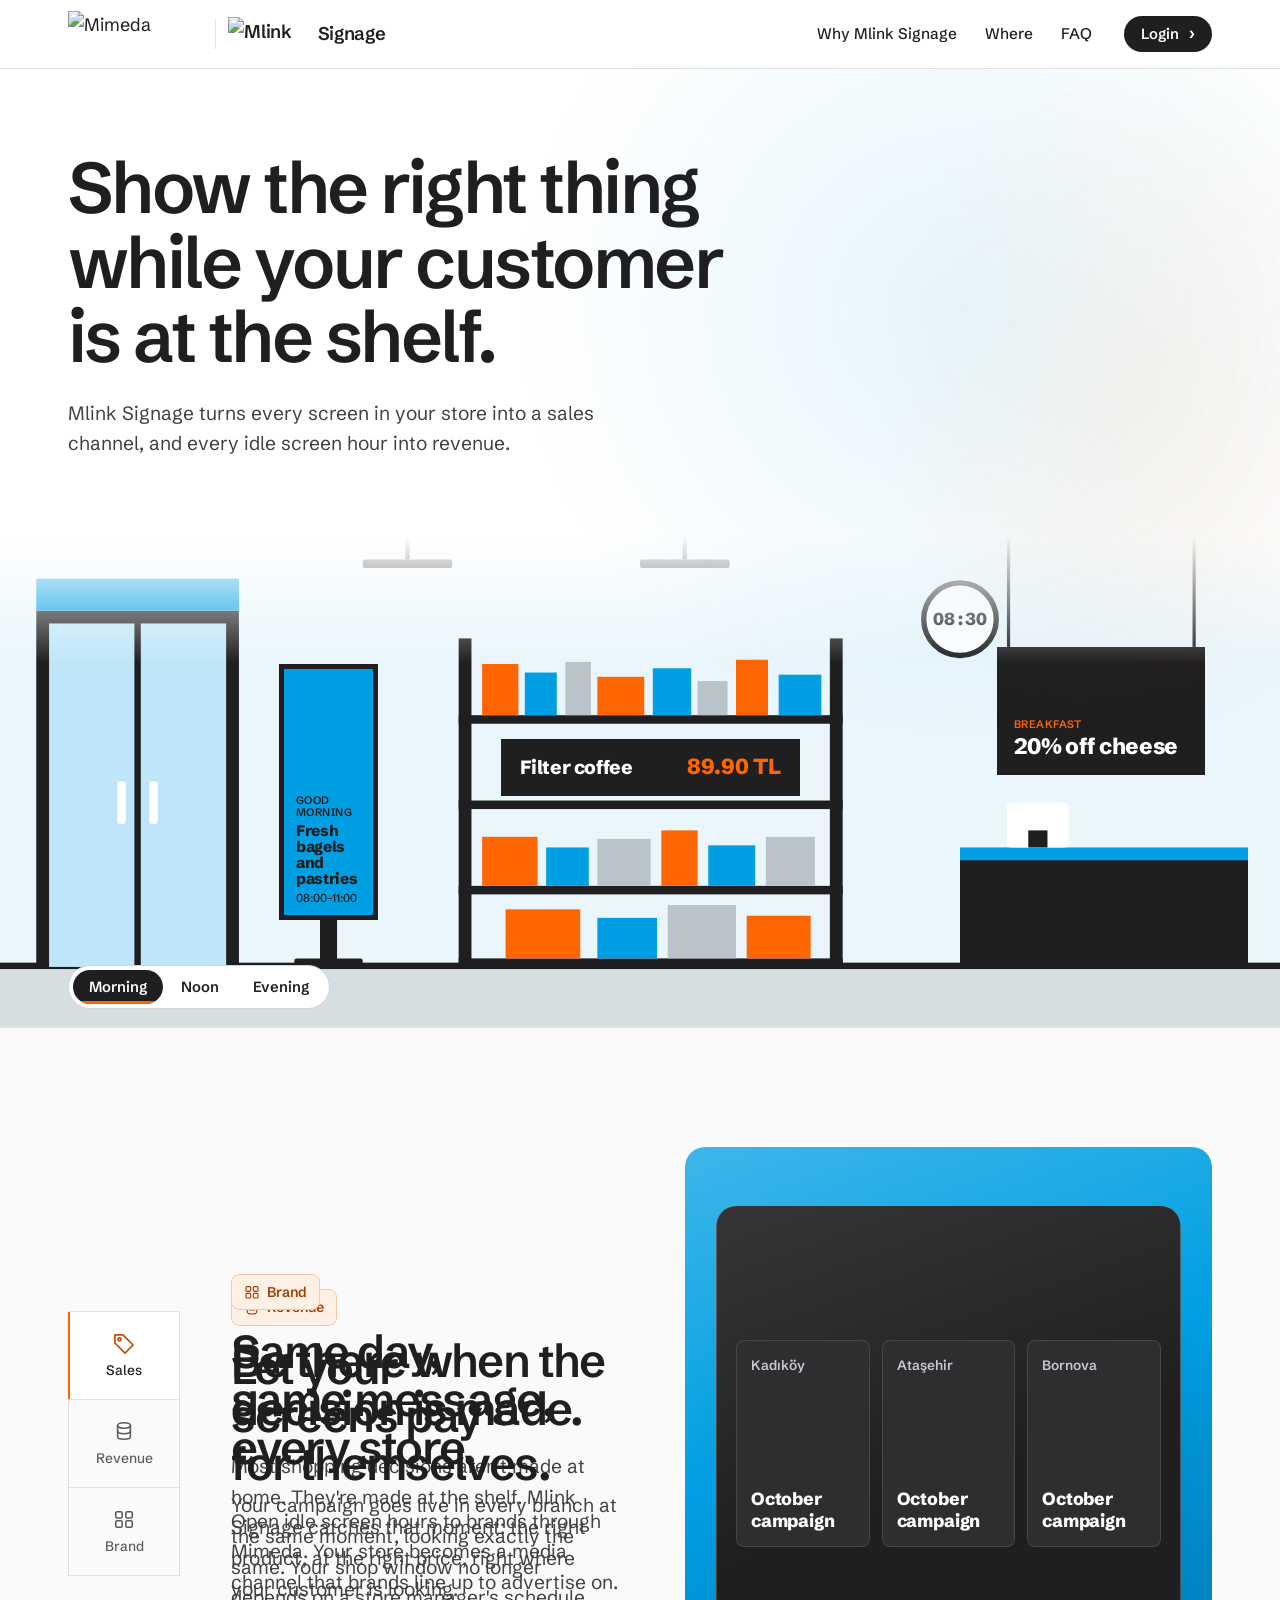
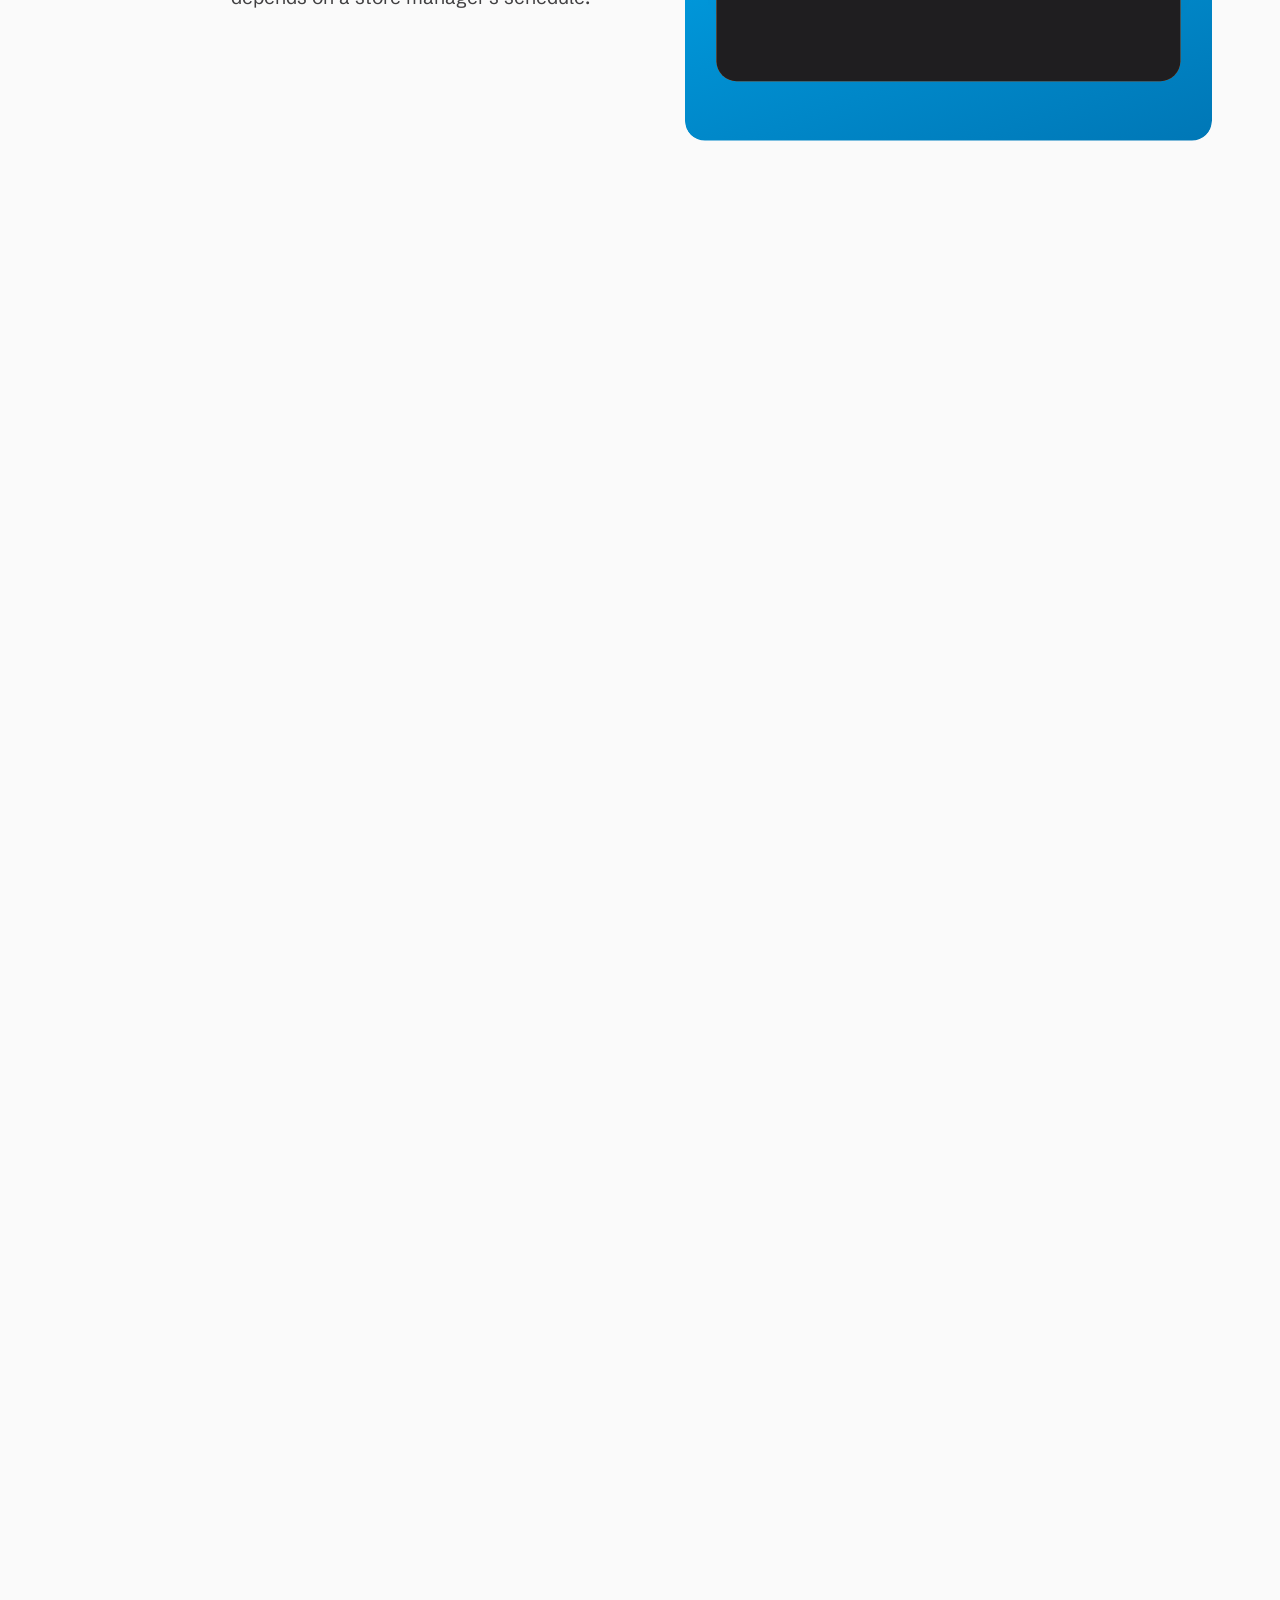
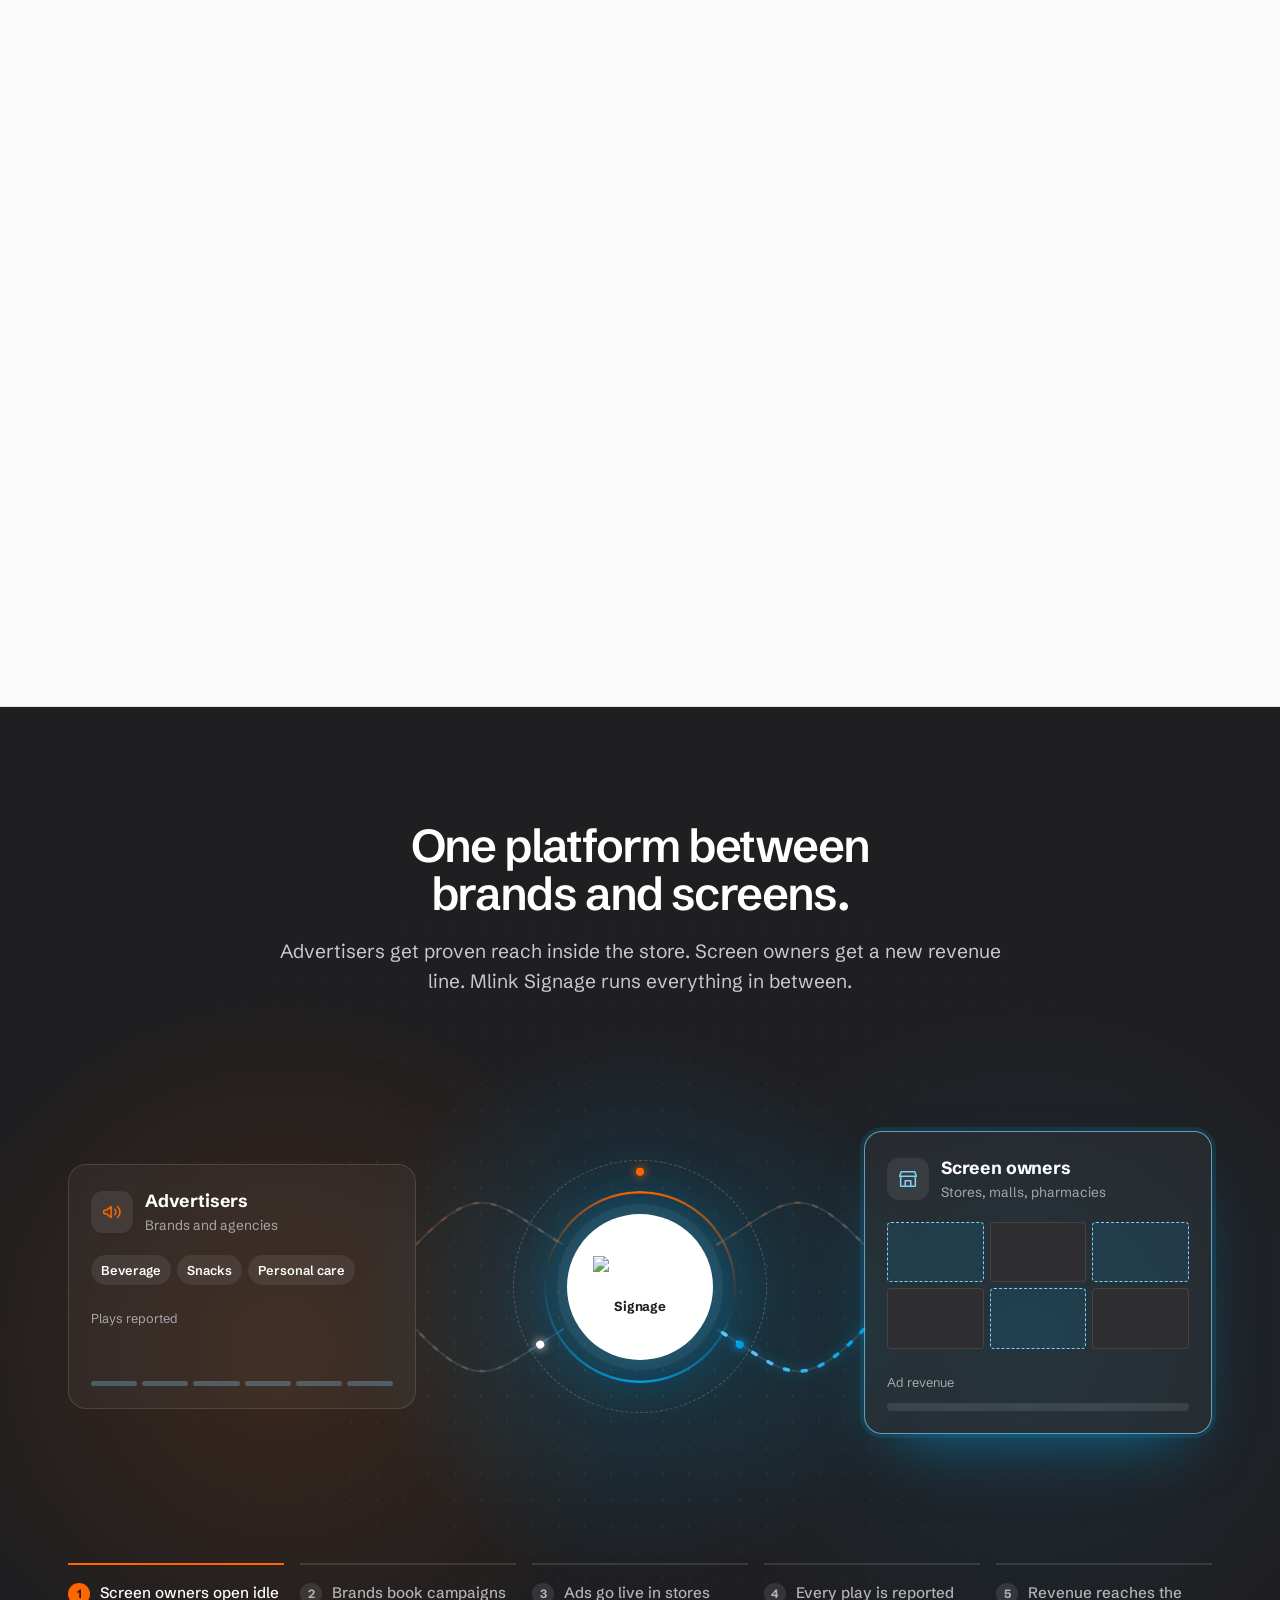
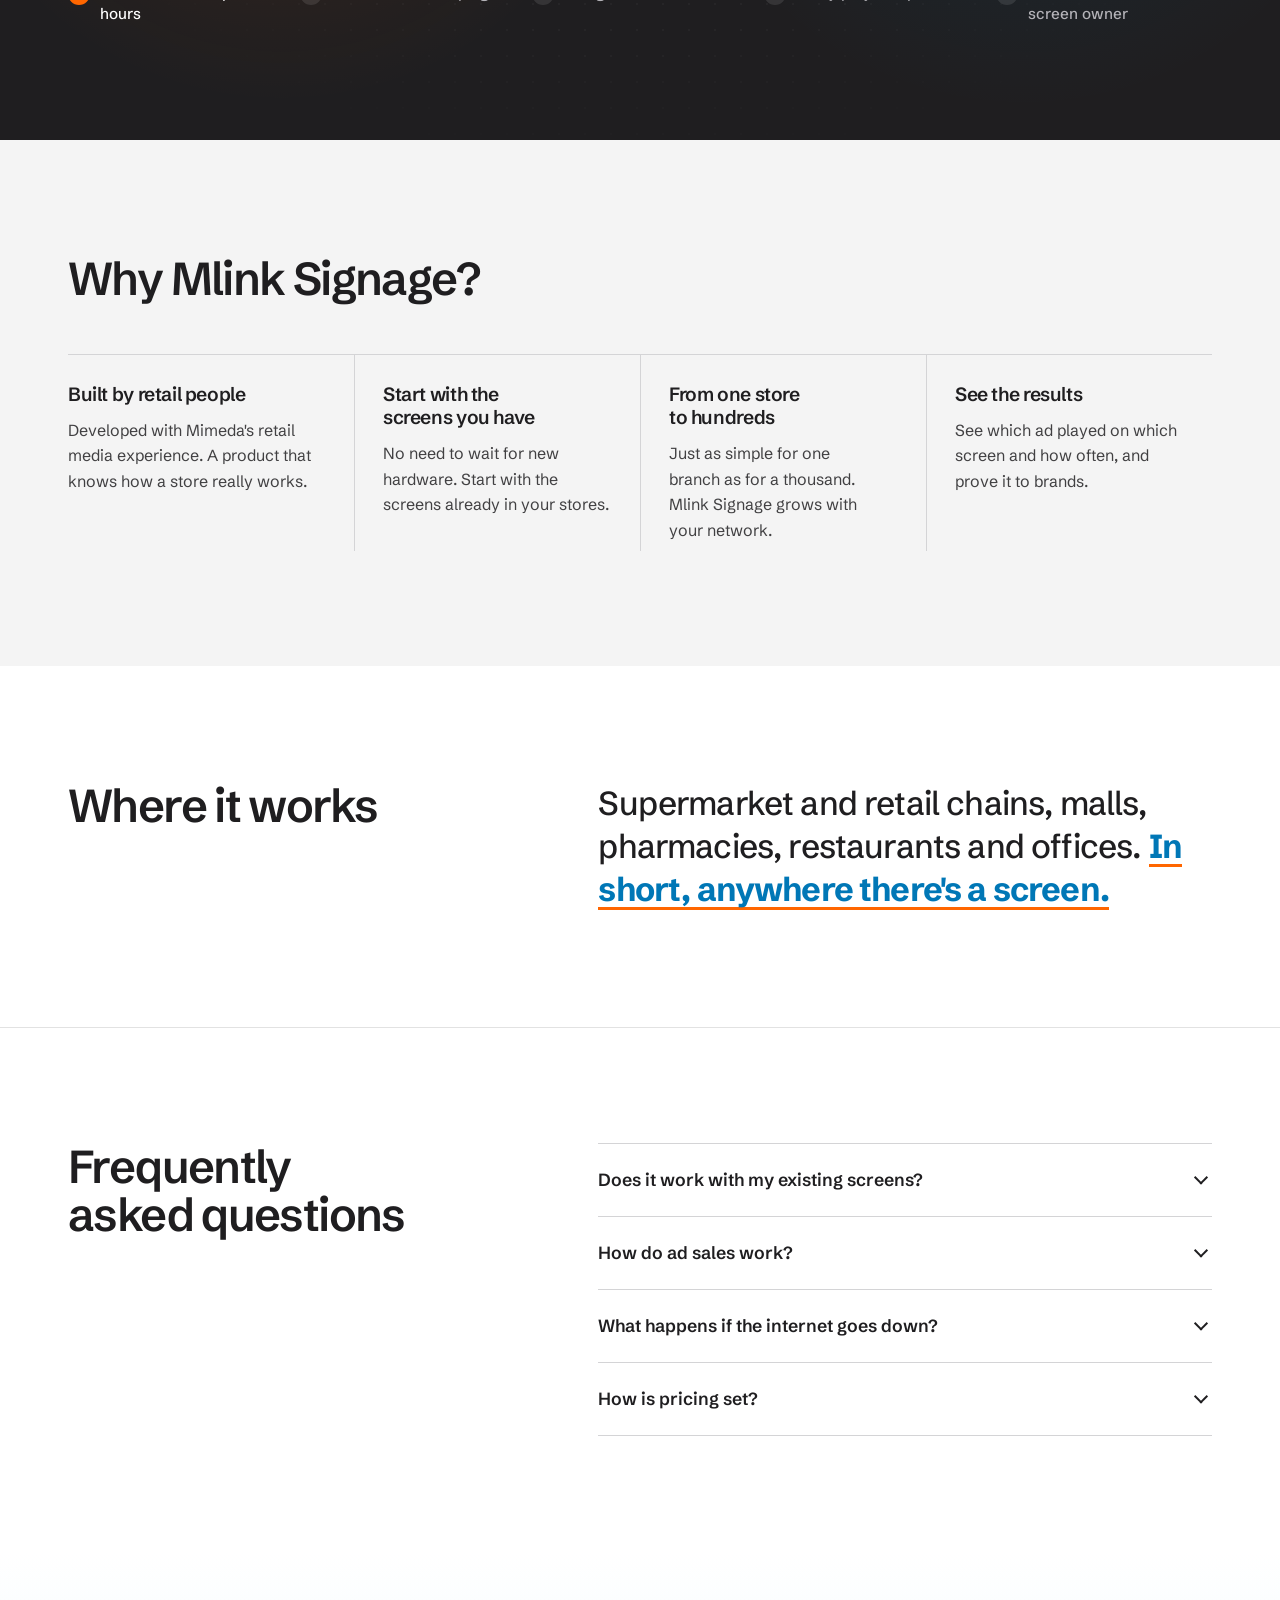
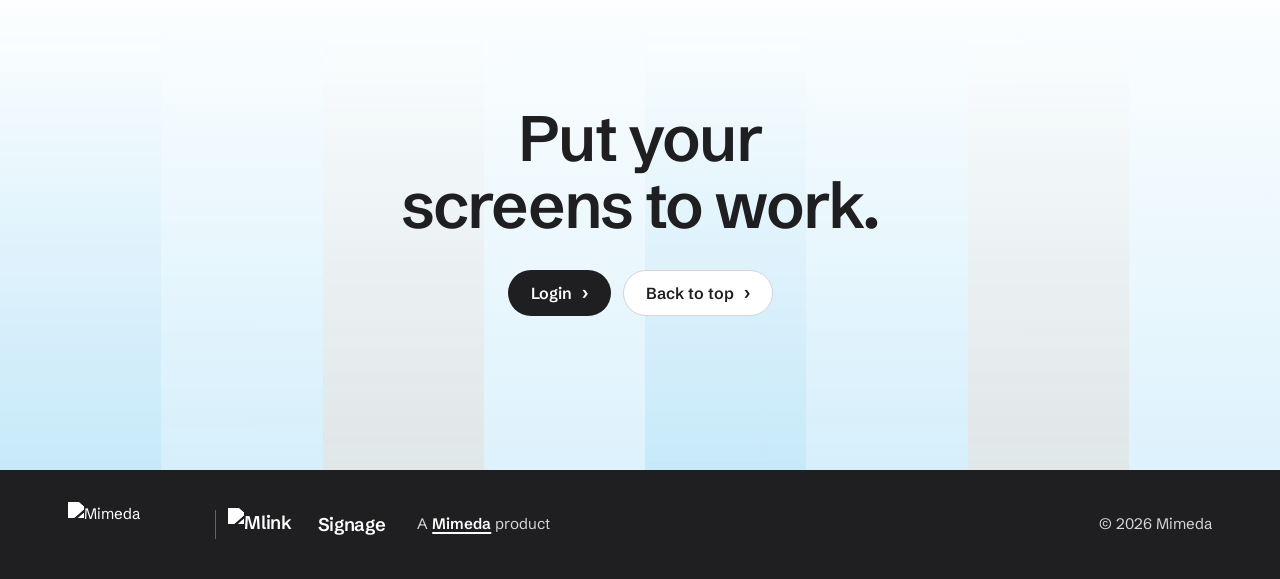
==== commit 76faecd0: "Remove hero buttons (already in header) Co-Authored-By: Claude Opus 5.5 <noreply@anthropic.com>" ====
--- a/index.html
+++ b/index.html
@@ -34,10 +34,6 @@
     <div class="wrap hero__copy">
       <h1 class="hero__title js-split">Show the right thing while your customer is at the shelf.</h1>
       <p class="hero__lead" data-reveal>Mlink Signage turns every screen in your store into a sales channel, and every idle screen hour into revenue.</p>
-      <div class="hero__actions" data-reveal>
-        <a href="https://staging.Mlink Signage.com" class="pill pill--dark">Login <i aria-hidden="true">›</i></a>
-        <a href="#why" class="pill pill--light">Why Mlink Signage <i aria-hidden="true">›</i></a>
-      </div>
     </div>
 
     <div class="hero__stage" aria-label="Sample store: screen content changes through the day">
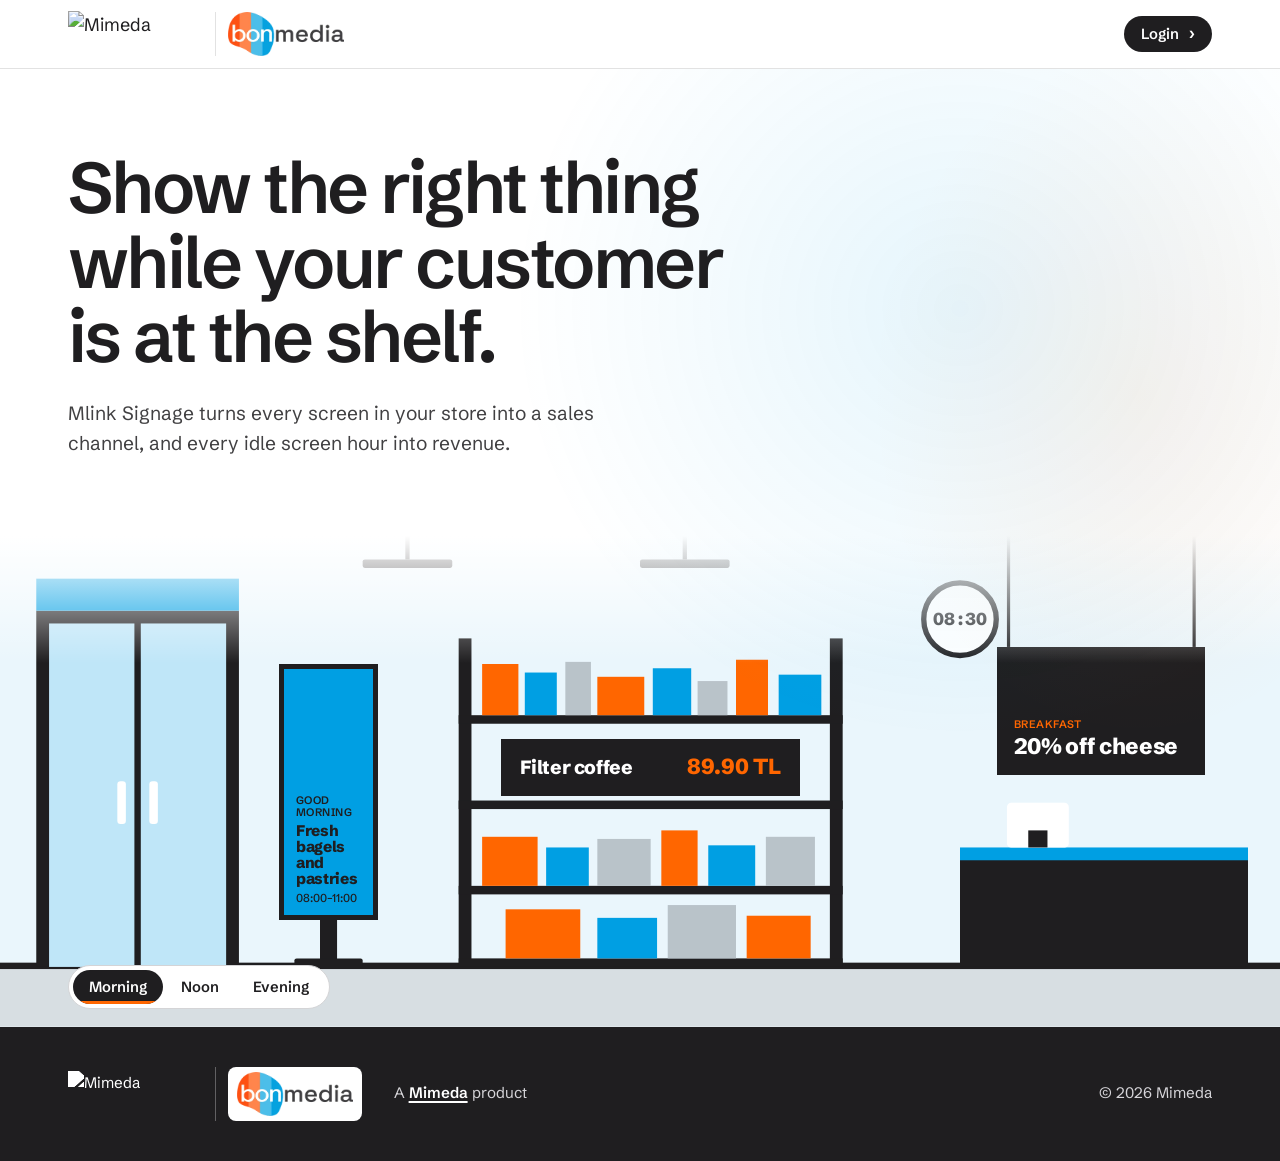
==== commit 8aee73b6: "bonmedia logosu eklendi, sayfa hero ve footer'a indirildi - Header ve footer'da Mlink Signage logosu" ====
--- a/index.html
+++ b/index.html
@@ -17,12 +17,7 @@
 
 <header class="nav">
   <div class="wrap nav__inner">
-    <a href="#top" class="logo" aria-label="Mimeda Mlink Signage home"><img src="https://mimedacomtrdatastr001.blob.core.windows.net/mimedalayout/mimeda-logo.png" alt="Mimeda" width="1250" height="425" class="logo__img"><span class="logo__product"><img src="https://mimedacomtrdatastr001.blob.core.windows.net/mimedalayout/MlinkLogo1.png" alt="Mlink" width="2499" height="1017" class="logo__mlink">Signage</span></a>
-    <nav class="nav__links" aria-label="Main">
-      <a href="#why">Why Mlink Signage</a>
-      <a href="#where">Where</a>
-      <a href="#faq">FAQ</a>
-    </nav>
+    <a href="#top" class="logo" aria-label="Mimeda bonmedia home"><img src="https://mimedacomtrdatastr001.blob.core.windows.net/mimedalayout/mimeda-logo.png" alt="Mimeda" width="1250" height="425" class="logo__img"><span class="logo__product"><img src="assets/img/bonmedia-logo.webp" alt="bonmedia" width="629" height="240" class="logo__brand"></span></a>
     <a href="https://staging.Mlink Signage.com" class="pill pill--dark pill--sm">Login <i aria-hidden="true">›</i></a>
   </div>
 </header>
@@ -87,165 +82,11 @@
     </div>
   </section>
 
-  <!-- Tour: kaydırdıkça değişen hikâyeler (Mixpanel tarzı) -->
-  <section class="tour" id="tour" style="--n:3">
-    <div class="tour__sticky">
-      <div class="wrap tour__grid">
-        <nav class="tour__rail" role="tablist" aria-label="Mlink Signage benefits">
-          <button type="button" role="tab" aria-selected="true" aria-controls="tour-0" data-tour="0"><svg viewBox="0 0 24 24" fill="none" stroke="currentColor" stroke-width="1.7" stroke-linecap="round" stroke-linejoin="round" aria-hidden="true"><path d="M3 12V4h8l10 10-8 8L3 12z"/><circle cx="7.5" cy="8.5" r="1.5"/></svg><span>Sales</span><i class="tour__bar"></i></button>
-          <button type="button" role="tab" aria-selected="false" aria-controls="tour-1" data-tour="1"><svg viewBox="0 0 24 24" fill="none" stroke="currentColor" stroke-width="1.7" stroke-linecap="round" stroke-linejoin="round" aria-hidden="true"><ellipse cx="12" cy="6" rx="7" ry="3"/><path d="M5 6v6c0 1.7 3.1 3 7 3s7-1.3 7-3V6"/><path d="M5 12v6c0 1.7 3.1 3 7 3s7-1.3 7-3v-6"/></svg><span>Revenue</span><i class="tour__bar"></i></button>
-          <button type="button" role="tab" aria-selected="false" aria-controls="tour-2" data-tour="2"><svg viewBox="0 0 24 24" fill="none" stroke="currentColor" stroke-width="1.7" stroke-linecap="round" stroke-linejoin="round" aria-hidden="true"><rect x="3" y="4" width="7" height="7" rx="1.5"/><rect x="14" y="4" width="7" height="7" rx="1.5"/><rect x="3" y="14" width="7" height="7" rx="1.5"/><rect x="14" y="14" width="7" height="7" rx="1.5"/></svg><span>Brand</span><i class="tour__bar"></i></button>
-        </nav>
-
-        <div class="tour__stage">
-          <article class="tour__item is-active" id="tour-0" role="tabpanel">
-            <div class="tour__text">
-              <span class="tag"><svg viewBox="0 0 24 24" fill="none" stroke="currentColor" stroke-width="1.7" stroke-linecap="round" stroke-linejoin="round" aria-hidden="true"><path d="M3 12V4h8l10 10-8 8L3 12z"/><circle cx="7.5" cy="8.5" r="1.5"/></svg>Sales</span>
-              <h2>Be there when the decision is made.</h2>
-              <p>Most shopping decisions aren't made at home. They're made at the shelf. Mlink Signage catches that moment: the right product, at the right price, right where your customer is looking.</p>
-            </div>
-            <div class="tour__panel tour__panel--blue" aria-hidden="true">
-              <div class="art-shelf">
-                <div class="art-shelf__row"><i></i><i></i><i></i><i></i><i></i></div>
-                <div class="art-shelf__screen"><b>Iced tea</b><span>Buy 2, get 1</span></div>
-                <div class="art-shelf__row"><i></i><i></i><i></i><i></i></div>
-              </div>
-            </div>
-          </article>
-
-          <article class="tour__item" id="tour-1" role="tabpanel">
-            <div class="tour__text">
-              <span class="tag"><svg viewBox="0 0 24 24" fill="none" stroke="currentColor" stroke-width="1.7" stroke-linecap="round" stroke-linejoin="round" aria-hidden="true"><ellipse cx="12" cy="6" rx="7" ry="3"/><path d="M5 6v6c0 1.7 3.1 3 7 3s7-1.3 7-3V6"/><path d="M5 12v6c0 1.7 3.1 3 7 3s7-1.3 7-3v-6"/></svg>Revenue</span>
-              <h2>Let your screens pay for themselves.</h2>
-              <p>Open idle screen hours to brands through Mimeda. Your store becomes a media channel that brands line up to advertise on.</p>
-            </div>
-            <div class="tour__panel tour__panel--orange" aria-hidden="true">
-              <div class="art-day">
-                <div class="art-day__screen"><small>Ad</small><b>Refreshing mineral water</b><span class="art-day__chip">Hour sold</span></div>
-                <div class="art-day__bar"><i class="s-own" style="--w:22"></i><i class="s-sold" style="--w:14"></i><i class="s-own" style="--w:18"></i><i class="s-sold" style="--w:20"></i><i class="s-own" style="--w:26"></i></div>
-                <div class="art-day__legend"><span><i class="s-own"></i>Your content</span><span><i class="s-sold"></i>Hours sold to brands</span></div>
-              </div>
-            </div>
-          </article>
-
-          <article class="tour__item" id="tour-2" role="tabpanel">
-            <div class="tour__text">
-              <span class="tag"><svg viewBox="0 0 24 24" fill="none" stroke="currentColor" stroke-width="1.7" stroke-linecap="round" stroke-linejoin="round" aria-hidden="true"><rect x="3" y="4" width="7" height="7" rx="1.5"/><rect x="14" y="4" width="7" height="7" rx="1.5"/><rect x="3" y="14" width="7" height="7" rx="1.5"/><rect x="14" y="14" width="7" height="7" rx="1.5"/></svg>Brand</span>
-              <h2>Same day, same message, every store.</h2>
-              <p>Your campaign goes live in every branch at the same moment, looking exactly the same. Your shop window no longer depends on a store manager's schedule.</p>
-            </div>
-            <div class="tour__panel tour__panel--ink" aria-hidden="true">
-              <div class="art-chain">
-                <div class="mini"><span class="mini__where">Kadıköy</span><span class="mini__show">October campaign</span></div>
-                <div class="mini"><span class="mini__where">Ataşehir</span><span class="mini__show">October campaign</span></div>
-                <div class="mini"><span class="mini__where">Bornova</span><span class="mini__show">October campaign</span></div>
-              </div>
-            </div>
-          </article>
-        </div>
-      </div>
-    </div>
-  </section>
-
-  <!-- Flow: reklamveren ↔ Mlink Signage ↔ ekran sahibi -->
-  <section class="flow" id="flow">
-    <div class="wrap">
-      <div class="flow__head">
-        <h2 class="h2" data-reveal>One platform between brands and screens.</h2>
-        <p data-reveal>Advertisers get proven reach inside the store. Screen owners get a new revenue line. Mlink Signage runs everything in between.</p>
-      </div>
-
-      <div class="flow__canvas" data-step="0">
-        <svg class="flow__lanes" aria-hidden="true">
-          <defs>
-            <linearGradient id="g-ad" x1="0" x2="1"><stop offset="0" stop-color="#FF6600"/><stop offset="1" stop-color="#FFB27A"/></linearGradient>
-            <linearGradient id="g-data" x1="0" x2="1"><stop offset="0" stop-color="#7FD0F2"/><stop offset="1" stop-color="#009FE3"/></linearGradient>
-          </defs>
-          <g class="lane" data-lane="ah"><path class="lane__base"/><path class="lane__flow"/></g>
-          <g class="lane" data-lane="ho"><path class="lane__base"/><path class="lane__flow"/></g>
-          <g class="lane lane--data" data-lane="oh"><path class="lane__base"/><path class="lane__flow"/></g>
-          <g class="lane lane--data" data-lane="ha"><path class="lane__base"/><path class="lane__flow"/></g>
-        </svg>
-
-        <div class="node node--adv" data-node="a">
-          <div class="node__head"><span class="node__ico"><svg viewBox="0 0 24 24" fill="none" stroke="currentColor" stroke-width="1.7" stroke-linecap="round" stroke-linejoin="round" aria-hidden="true"><path d="M3 11v2a1 1 0 0 0 1 1h2l5 4V6L6 10H4a1 1 0 0 0-1 1z"/><path d="M15 9a4 4 0 0 1 0 6"/><path d="M18 6a8 8 0 0 1 0 12"/></svg></span><div><b>Advertisers</b><small>Brands and agencies</small></div></div>
-          <div class="adv__chips"><i>Beverage</i><i>Snacks</i><i>Personal care</i></div>
-          <div class="adv__report"><span>Plays reported</span><div class="adv__bars"><i></i><i></i><i></i><i></i><i></i><i></i></div></div>
-        </div>
-
-        <div class="hub" data-node="h">
-          <span class="hub__ring"></span><span class="hub__ring hub__ring--2"></span>
-          <span class="hub__orbit"><i></i><i></i><i></i></span>
-          <div class="hub__core"><img src="https://mimedacomtrdatastr001.blob.core.windows.net/mimedalayout/MlinkLogo1.png" alt="Mlink" width="2499" height="1017"><span>Signage</span></div>
-        </div>
-
-        <div class="node node--own" data-node="o">
-          <div class="node__head"><span class="node__ico"><svg viewBox="0 0 24 24" fill="none" stroke="currentColor" stroke-width="1.7" stroke-linecap="round" stroke-linejoin="round" aria-hidden="true"><path d="M3 9l1.5-5h15L21 9"/><path d="M4 9v11h16V9"/><path d="M3 9h18"/><path d="M9 20v-6h6v6"/></svg></span><div><b>Screen owners</b><small>Stores, malls, pharmacies</small></div></div>
-          <div class="own__screens"><i></i><i></i><i></i><i></i><i></i><i></i></div>
-          <div class="own__rev"><span>Ad revenue</span><div class="own__meter"><i></i></div></div>
-        </div>
-      </div>
-
-      <ol class="flow__steps" role="tablist" aria-label="How Mlink Signage connects brands and screens">
-        <li><button type="button" role="tab" aria-selected="true" data-flow="0"><b>1</b>Screen owners open idle hours</button></li>
-        <li><button type="button" role="tab" aria-selected="false" data-flow="1"><b>2</b>Brands book campaigns</button></li>
-        <li><button type="button" role="tab" aria-selected="false" data-flow="2"><b>3</b>Ads go live in stores</button></li>
-        <li><button type="button" role="tab" aria-selected="false" data-flow="3"><b>4</b>Every play is reported</button></li>
-        <li><button type="button" role="tab" aria-selected="false" data-flow="4"><b>5</b>Revenue reaches the screen owner</button></li>
-      </ol>
-    </div>
-  </section>
-
-  <!-- Why -->
-  <section class="why" id="why">
-    <div class="wrap">
-      <h2 class="h2" data-reveal>Why Mlink Signage?</h2>
-      <div class="why__grid" data-reveal>
-        <div><h3>Built by retail people</h3><p>Developed with Mimeda's retail media experience. A product that knows how a store really works.</p></div>
-        <div><h3>Start with the screens you have</h3><p>No need to wait for new hardware. Start with the screens already in your stores.</p></div>
-        <div><h3>From one store to hundreds</h3><p>Just as simple for one branch as for a thousand. Mlink Signage grows with your network.</p></div>
-        <div><h3>See the results</h3><p>See which ad played on which screen and how often, and prove it to brands.</p></div>
-      </div>
-    </div>
-  </section>
-
-  <!-- Where -->
-  <section class="where" id="where">
-    <div class="wrap">
-      <h2 class="h2" data-reveal>Where it works</h2>
-      <p class="where__list js-words" data-reveal>Supermarket and retail chains, malls, pharmacies, restaurants and offices. <strong>In short, anywhere there's a screen.</strong></p>
-    </div>
-  </section>
-
-  <!-- FAQ (copy to be updated later) -->
-  <section class="faq" id="faq">
-    <div class="wrap faq__grid">
-      <h2 class="h2" data-reveal>Frequently asked questions</h2>
-      <div class="faq__list" data-reveal>
-        <details><summary>Does it work with my existing screens?</summary><p>Mlink Signage runs directly on most smart screens. For other screens, we add a small player connected over HDMI.</p></details>
-        <details><summary>How do ad sales work?</summary><p>You decide which screens are open to ads, and when. Those hours are offered to brands through Mimeda, and every play is reported.</p></details>
-        <details><summary>What happens if the internet goes down?</summary><p>Content is stored on the screen, so playback continues. New content downloads as soon as the connection is back.</p></details>
-        <details><summary>How is pricing set?</summary><p>A monthly license based on the number of screens. We prepare an offer tailored to your network.</p></details>
-      </div>
-    </div>
-  </section>
-
-  <!-- Closing -->
-  <section class="closing">
-    <div class="wrap">
-      <h2 data-reveal>Put your screens to work.</h2>
-      <div class="hero__actions closing__actions" data-reveal>
-        <a href="https://staging.Mlink Signage.com" class="pill pill--dark">Login <i aria-hidden="true">›</i></a>
-        <a href="#top" class="pill pill--light">Back to top <i aria-hidden="true">›</i></a>
-      </div>
-    </div>
-  </section>
-
 </main>
 
 <footer class="footer">
   <div class="wrap footer__inner">
-    <span class="logo logo--light"><img src="https://mimedacomtrdatastr001.blob.core.windows.net/mimedalayout/mimeda-logo.png" alt="Mimeda" width="1250" height="425" class="logo__img"><span class="logo__product"><img src="https://mimedacomtrdatastr001.blob.core.windows.net/mimedalayout/MlinkLogo1.png" alt="Mlink" width="2499" height="1017" class="logo__mlink">Signage</span></span>
+    <span class="logo logo--light"><img src="https://mimedacomtrdatastr001.blob.core.windows.net/mimedalayout/mimeda-logo.png" alt="Mimeda" width="1250" height="425" class="logo__img"><span class="logo__product"><img src="assets/img/bonmedia-logo.webp" alt="bonmedia" width="629" height="240" class="logo__brand"></span></span>
     <p>A <a href="https://mimeda.com.tr" target="_blank" rel="noopener">Mimeda</a> product</p>
     <p class="footer__copy">© <span class="js-year">2026</span> Mimeda</p>
   </div>
--- a/assets/css/style.css
+++ b/assets/css/style.css
@@ -7,10 +7,8 @@
 p { margin: 0; text-wrap: pretty; }
 a { color: inherit; text-underline-offset: .2em; text-decoration-thickness: 1.5px; }
 :focus-visible { outline: 3px solid var(--mm-blue); outline-offset: 3px; }
-section[id] { scroll-margin-top: 80px; }
 
 .wrap { max-width: var(--maxw); margin-inline: auto; padding-inline: var(--gutter); }
-.h2 { font-size: var(--fs-h2); }
 
 /* ============ Pills (butonlar) ============ */
 .pill {
@@ -30,18 +28,17 @@
 /* ============ Logo / nav ============ */
 .logo { display: inline-flex; align-items: center; gap: 12px; text-decoration: none; color: var(--mm-ink-night); }
 .logo__img { height: 46px; width: auto; display: block; margin-block: -10px; }
-.logo__product { font-size: 1.15rem; font-weight: 600; letter-spacing: -.02em; padding-left: 12px; border-left: 1.5px solid var(--mm-line); line-height: 1.6; }
-.logo__product { display: inline-flex; align-items: center; gap: 6px; }
-.logo__mlink { height: 34px; width: auto; display: block; margin-block: -6px; }
+.logo__product { display: inline-flex; align-items: center; padding-left: 12px; border-left: 1.5px solid var(--mm-line); }
+.logo__brand { height: 44px; width: auto; display: block; }
 .logo--light { color: var(--white); }
-.logo--light .logo__img, .logo--light .logo__mlink { filter: brightness(0) invert(1); }
+.logo--light .logo__img { filter: brightness(0) invert(1); }
 .logo--light .logo__product { border-left-color: rgba(255, 255, 255, .3); }
+/* bonmedia logosu renkli; koyu footer'da beyaz zemin üstünde duruyor */
+.logo--light .logo__brand { box-sizing: content-box; padding: 5px 9px; border-radius: 8px; background: var(--white); }
 
 .nav { position: sticky; top: 0; z-index: 20; background: rgba(255, 255, 255, .92); backdrop-filter: saturate(160%) blur(12px); -webkit-backdrop-filter: saturate(160%) blur(12px); border-bottom: 1px solid var(--mm-line); }
 .nav__inner { display: flex; align-items: center; gap: 32px; height: 68px; }
-.nav__links { display: flex; gap: 28px; margin-left: auto; }
-.nav__links a { text-decoration: none; font-weight: 500; font-size: .96rem; }
-.nav__links a:hover { text-decoration: underline; }
+.nav .pill { margin-left: auto; }
 
 /* ============ Hero ============ */
 /* Metin temiz beyaz zeminde; sahne hemen altında başlar, üst kenarı beyaza erir */
@@ -56,7 +53,6 @@
 .hero__copy { position: relative; z-index: 2; padding-top: clamp(56px, 9vh, 112px); }
 .hero__title { font-size: var(--fs-hero); max-width: 16ch; }
 .hero__lead { font-size: var(--fs-lead); color: var(--mm-ink); max-width: 46ch; margin-top: 24px; }
-.hero__actions { display: flex; flex-wrap: wrap; gap: 12px; margin-top: 32px; }
 
 .hero__stage { position: relative; width: max(100%, 1100px); left: 50%; transform: translateX(-50%); margin-top: clamp(40px, 6vw, 96px); }
 .hero__stage::before { /* sahnenin üst kenarını beyaza erit */
@@ -130,202 +126,6 @@
 }
 .store[data-phase="1"] .sold { opacity: 1; transform: translate(-50%, 0); transition-delay: .5s; }
 
-/* ============ Tur: kaydırdıkça değişen hikâyeler ============ */
-.tour { position: relative; height: calc(var(--n) * 100vh + 20vh); background: #FAFAFA; border-top: 1px solid var(--mm-line); border-bottom: 1px solid var(--mm-line); }
-.tour__sticky { position: sticky; top: 68px; height: calc(100vh - 68px); display: flex; align-items: center; overflow: hidden; }
-.tour__grid { display: grid; grid-template-columns: 112px 1fr; gap: clamp(28px, 4vw, 64px); align-items: center; width: 100%; }
-
-.tour__rail { display: flex; flex-direction: column; border: 1px solid var(--mm-line); border-width: 1px 1px 0; background: #FAFAFA; }
-.tour__rail button {
-  position: relative; display: flex; flex-direction: column; align-items: center; gap: 8px;
-  padding: 20px 8px; border: 0; border-bottom: 1px solid var(--mm-line); background: transparent;
-  font: 500 .86rem var(--font); color: var(--mm-ink-soft); cursor: pointer; transition: background .3s, color .3s;
-}
-.tour__rail button svg { width: 22px; height: 22px; transition: color .3s, transform .4s var(--ease); }
-.tour__rail button:hover { background: var(--white); color: var(--mm-ink-night); }
-.tour__rail button[aria-selected="true"] { background: var(--white); color: var(--mm-ink-night); }
-.tour__rail button[aria-selected="true"] svg { color: var(--mm-orange-text); transform: scale(1.1); }
-.tour__bar { position: absolute; left: -1px; top: 0; width: 2px; height: calc(var(--p, 0) * 100%); background: var(--mm-orange); }
-
-.tour__stage { position: relative; height: min(66vh, 600px); }
-.tour__item { position: absolute; inset: 0; display: grid; grid-template-columns: .85fr 1.15fr; gap: clamp(28px, 5vw, 80px); align-items: center; visibility: hidden; pointer-events: none; transition: visibility 0s .7s; }
-.tour__item.is-active { visibility: visible; pointer-events: auto; transition-delay: 0s; }
-.tour__text h2 { font-size: var(--fs-h2); margin-top: 18px; }
-.tour__text p { font-size: var(--fs-lead); color: var(--mm-ink); margin-top: 18px; max-width: 42ch; }
-.tag { display: inline-flex; align-items: center; gap: 7px; font-size: .88rem; font-weight: 600; padding: 6px 12px; border-radius: 8px; border: 1px solid #F3C9AE; background: #FFF0E6; color: #A33F00; }
-.tag svg { width: 16px; height: 16px; }
-
-.tour__panel { height: 100%; border-radius: 20px; display: grid; grid-template-columns: minmax(0, 1fr); place-items: center; padding: clamp(24px, 4vw, 56px); overflow: hidden; }
-.tour__panel--blue { background: linear-gradient(160deg, #3DB6EA, var(--mm-blue) 45%, var(--mm-blue-deep)); }
-.tour__panel--orange { background: linear-gradient(160deg, #FF8A3D, var(--mm-orange) 45%, #E05500); }
-.tour__panel--ink { background: linear-gradient(160deg, #3A393C, var(--mm-ink-night) 55%); }
-
-/* Satış: raf */
-.art-shelf { width: min(100%, 440px); background: var(--white); border-radius: 14px; padding: 22px; display: grid; gap: 14px; box-shadow: 0 24px 48px -24px rgba(11, 59, 87, .5); }
-.art-shelf__row { display: flex; align-items: flex-end; gap: 10px; height: 64px; border-bottom: 6px solid var(--mm-ink-night); padding: 0 6px; }
-.art-shelf__row i { flex: 1; background: var(--mm-paper); border-radius: 3px 3px 0 0; }
-.art-shelf__row i:nth-child(1) { height: 70%; background: var(--mm-orange); }
-.art-shelf__row i:nth-child(2) { height: 55%; background: var(--mm-blue); }
-.art-shelf__row i:nth-child(3) { height: 85%; background: #B9C3C9; }
-.art-shelf__row i:nth-child(4) { height: 60%; background: var(--mm-orange); }
-.art-shelf__row i:nth-child(5) { height: 75%; background: var(--mm-blue); }
-.art-shelf__screen { display: flex; justify-content: space-between; align-items: center; background: var(--mm-ink-night); color: var(--white); border-radius: 6px; padding: 16px 20px; font-size: 1.3rem; }
-.art-shelf__screen span { color: var(--mm-orange); font-weight: 800; }
-
-/* Gelir: kasa ekranı + gün çubuğu */
-.art-day { width: min(100%, 440px); background: var(--white); border-radius: 14px; padding: 22px; display: grid; gap: 18px; box-shadow: 0 24px 48px -24px rgba(120, 40, 0, .5); }
-.art-day__screen { position: relative; background: var(--mm-ink-night); color: var(--white); border-radius: 6px; padding: 22px; aspect-ratio: 16 / 8; display: flex; flex-direction: column; justify-content: flex-end; gap: 4px; }
-.art-day__screen small { color: var(--mm-orange); font-weight: 600; font-size: .78rem; text-transform: uppercase; letter-spacing: .04em; }
-.art-day__screen b { font-size: 1.5rem; line-height: 1.1; letter-spacing: -.02em; }
-.art-day__chip { position: absolute; top: 14px; right: 14px; background: var(--mm-orange); color: var(--mm-ink-night); font-size: .78rem; font-weight: 700; padding: 4px 10px; border-radius: 999px; }
-.art-day__bar { display: flex; gap: 4px; height: 18px; }
-.art-day__bar i { flex: var(--w); border-radius: 4px; }
-.s-own { background: var(--mm-blue); }
-.s-sold { background: var(--mm-orange); }
-.art-day__legend { display: flex; gap: 18px; flex-wrap: wrap; font-size: .85rem; color: var(--mm-ink); }
-.art-day__legend span { display: inline-flex; align-items: center; gap: 6px; }
-.art-day__legend i { width: 10px; height: 10px; border-radius: 3px; display: inline-block; }
-
-/* Marka: şube ekranları */
-.art-chain { width: 100%; display: grid; grid-template-columns: repeat(3, 1fr); gap: 12px; }
-.mini { aspect-ratio: 9 / 14; background: #2E2D30; color: var(--white); border-radius: 8px; padding: 14px; display: flex; flex-direction: column; justify-content: space-between; border: 1px solid rgba(255, 255, 255, .12); }
-.mini__where { font-size: .85rem; font-weight: 600; color: #C9C8CC; }
-.mini__show { font-size: 1.1rem; font-weight: 800; line-height: 1.25; letter-spacing: -.01em; }
-.mini.is-new { background: var(--mm-orange); color: var(--mm-ink-night); border-color: transparent; animation: wipe .6s var(--ease) both; }
-.mini.is-new .mini__where { color: var(--mm-ink-night); }
-
-/* ============ Akış: reklamveren ↔ Mlink Signage ↔ ekran sahibi ============ */
-.flow { position: relative; overflow: hidden; padding-block: var(--section-y); background: var(--mm-ink-night); color: var(--white); }
-.flow::before { content: ""; position: absolute; inset: 0; pointer-events: none;
-  background-image: radial-gradient(rgba(255, 255, 255, .09) 1px, transparent 1.6px); background-size: 26px 26px;
-  -webkit-mask-image: radial-gradient(ellipse 70% 60% at 50% 60%, #000, transparent 75%); mask-image: radial-gradient(ellipse 70% 60% at 50% 60%, #000, transparent 75%); }
-.flow::after { content: ""; position: absolute; inset: 0; pointer-events: none;
-  background: radial-gradient(circle at 50% 58%, rgba(0, 159, 227, .22), transparent 32%), radial-gradient(circle at 22% 62%, rgba(255, 102, 0, .12), transparent 30%), radial-gradient(circle at 80% 62%, rgba(0, 159, 227, .1), transparent 30%);
-  animation: breathe 8s ease-in-out infinite alternate; }
-@keyframes breathe { to { opacity: .55; transform: scale(1.06); } }
-.flow .wrap { position: relative; z-index: 1; }
-.flow__head { text-align: center; max-width: 760px; margin-inline: auto; }
-.flow__head .h2 { color: var(--white); }
-.flow__head p { color: #C9C8CC; font-size: var(--fs-lead); margin-top: 18px; }
-
-.flow__canvas { position: relative; display: grid; grid-template-columns: minmax(0, 1fr) auto minmax(0, 1fr); align-items: center; gap: clamp(64px, 10vw, 170px); margin-top: clamp(56px, 7vw, 96px); min-height: 400px; }
-.flow__lanes { position: absolute; inset: 0; width: 100%; height: 100%; overflow: visible; pointer-events: none; }
-.lane__base { fill: none; stroke: rgba(255, 255, 255, .1); stroke-width: 2; }
-.lane__flow { fill: none; stroke: url(#g-ad); stroke-width: 2.5; stroke-linecap: round; stroke-dasharray: 4 14; opacity: .22; animation: dash 1.1s linear infinite; transition: opacity .5s, stroke-width .5s; }
-.lane--data .lane__flow { stroke: url(#g-data); }
-.lane.is-on .lane__flow { opacity: 1; stroke-width: 3.5; filter: drop-shadow(0 0 6px rgba(255, 102, 0, .8)); animation-duration: .6s; }
-.lane--data.is-on .lane__flow { filter: drop-shadow(0 0 6px rgba(0, 159, 227, .9)); }
-@keyframes dash { to { stroke-dashoffset: -18; } }
-
-.node { position: relative; z-index: 2; padding: 22px; border-radius: 18px; background: rgba(255, 255, 255, .045); border: 1px solid rgba(255, 255, 255, .12); backdrop-filter: blur(8px); -webkit-backdrop-filter: blur(8px); transition: border-color .5s, box-shadow .5s, transform .5s var(--ease); }
-.node.is-hot { border-color: rgba(255, 138, 61, .7); box-shadow: 0 0 0 4px rgba(255, 102, 0, .12), 0 30px 60px -30px rgba(255, 102, 0, .6); transform: translateY(-4px); }
-.node.is-cool { border-color: rgba(127, 208, 242, .7); box-shadow: 0 0 0 4px rgba(0, 159, 227, .14), 0 30px 60px -30px rgba(0, 159, 227, .6); transform: translateY(-4px); }
-.node__head { display: flex; align-items: center; gap: 12px; }
-.node__head b { display: block; font-size: 1.1rem; font-weight: 700; letter-spacing: -.01em; }
-.node__head small { display: block; font-size: .85rem; color: #A9A8AD; }
-.node__ico { width: 42px; height: 42px; flex: none; display: grid; place-items: center; border-radius: 12px; background: rgba(255, 255, 255, .08); }
-.node__ico svg { width: 22px; height: 22px; }
-.node--adv .node__ico { color: var(--mm-orange); }
-.node--own .node__ico { color: #7FD0F2; }
-
-.adv__chips { display: flex; flex-wrap: wrap; gap: 6px; margin-top: 18px; }
-.adv__chips i { font-style: normal; font-size: .8rem; font-weight: 600; padding: 5px 10px; border-radius: 999px; background: rgba(255, 255, 255, .08); transition: background .4s, color .4s; }
-.flow__canvas[data-step="1"] .adv__chips i { background: var(--mm-orange); color: var(--mm-ink-night); animation: chip .9s var(--ease) both; }
-.flow__canvas[data-step="1"] .adv__chips i:nth-child(2) { animation-delay: .12s; }
-.flow__canvas[data-step="1"] .adv__chips i:nth-child(3) { animation-delay: .24s; }
-@keyframes chip { 30% { transform: translateY(-4px) scale(1.06); } }
-.adv__report { margin-top: 18px; }
-.adv__report span, .own__rev span { font-size: .8rem; color: #A9A8AD; }
-.adv__bars { display: flex; align-items: flex-end; gap: 5px; height: 46px; margin-top: 8px; }
-.adv__bars i { flex: 1; height: 12%; border-radius: 3px; background: rgba(127, 208, 242, .3); transition: height .9s var(--ease), background .5s; }
-.flow__canvas[data-report] .adv__bars i { background: var(--mm-blue); }
-.flow__canvas[data-report] .adv__bars i:nth-child(1) { height: 38%; }
-.flow__canvas[data-report] .adv__bars i:nth-child(2) { height: 55%; transition-delay: .08s; }
-.flow__canvas[data-report] .adv__bars i:nth-child(3) { height: 47%; transition-delay: .16s; }
-.flow__canvas[data-report] .adv__bars i:nth-child(4) { height: 72%; transition-delay: .24s; }
-.flow__canvas[data-report] .adv__bars i:nth-child(5) { height: 64%; transition-delay: .32s; }
-.flow__canvas[data-report] .adv__bars i:nth-child(6) { height: 92%; transition-delay: .4s; }
-
-.own__screens { display: grid; grid-template-columns: repeat(3, 1fr); gap: 6px; margin-top: 18px; }
-.own__screens i { aspect-ratio: 16 / 10; border-radius: 4px; background: #2E2D30; border: 1px solid rgba(255, 255, 255, .1); transition: background .5s, box-shadow .5s, border-color .5s; }
-.own__screens i.free { border: 1.5px dashed #7FD0F2; background: rgba(0, 159, 227, .12); }
-.own__screens i.lit { background: linear-gradient(135deg, #FF8A3D, var(--mm-orange)); border-color: transparent; box-shadow: 0 0 16px rgba(255, 102, 0, .55); }
-.own__rev { margin-top: 18px; }
-.own__meter { height: 8px; margin-top: 8px; border-radius: 999px; background: rgba(255, 255, 255, .1); overflow: hidden; }
-.own__meter i { display: block; height: 100%; width: var(--rev, 0%); border-radius: inherit; background: linear-gradient(90deg, var(--mm-orange), #FFC08F); transition: width .8s var(--ease); }
-
-.hub { --w: clamp(150px, 15vw, 200px); --r: calc(var(--w) * .6); position: relative; z-index: 2; width: var(--w); height: var(--w); display: grid; place-items: center; }
-.hub__ring { position: absolute; inset: 0; border-radius: 50%;
-  background: conic-gradient(from 0deg, var(--mm-orange), transparent 28%, var(--mm-blue) 50%, transparent 78%, var(--mm-orange));
-  -webkit-mask: radial-gradient(farthest-side, transparent calc(100% - 3px), #000 calc(100% - 2px)); mask: radial-gradient(farthest-side, transparent calc(100% - 3px), #000 calc(100% - 2px));
-  animation: spin 5s linear infinite; }
-.hub__ring--2 { inset: -16%; background: none; border: 1px dashed rgba(255, 255, 255, .22); -webkit-mask: none; mask: none; animation: spin 24s linear infinite reverse; }
-.hub__orbit { position: absolute; inset: 0; animation: spin 9s linear infinite; }
-.hub__orbit i { position: absolute; left: 50%; top: 50%; width: 8px; height: 8px; margin: -4px; border-radius: 50%; background: var(--mm-orange); box-shadow: 0 0 10px var(--mm-orange); transform: rotate(var(--a)) translateY(calc(-1 * var(--r))); }
-.hub__orbit i:nth-child(1) { --a: 0deg; }
-.hub__orbit i:nth-child(2) { --a: 120deg; background: var(--mm-blue); box-shadow: 0 0 10px var(--mm-blue); }
-.hub__orbit i:nth-child(3) { --a: 240deg; background: var(--white); box-shadow: 0 0 10px var(--white); }
-@keyframes spin { to { transform: rotate(360deg); } }
-.hub__core { width: 76%; aspect-ratio: 1; border-radius: 50%; background: var(--white); display: flex; flex-direction: column; align-items: center; justify-content: center; gap: 2px; box-shadow: 0 0 0 10px rgba(255, 255, 255, .05), 0 0 70px rgba(0, 159, 227, .5); }
-.hub__core img { width: 64%; height: auto; display: block; }
-.hub__core span { font-size: .82rem; font-weight: 700; color: var(--mm-ink-night); letter-spacing: -.01em; }
-.hub.ping .hub__core { animation: ping .6s var(--ease); }
-@keyframes ping { 40% { transform: scale(1.08); box-shadow: 0 0 0 18px rgba(255, 255, 255, .08), 0 0 110px rgba(255, 102, 0, .7); } }
-
-.pk { position: absolute; left: 0; top: 0; z-index: 3; offset-rotate: 0deg; offset-anchor: center; pointer-events: none; white-space: nowrap; font-size: .76rem; font-weight: 700; padding: 6px 11px; border-radius: 999px; }
-.pk--ad { background: var(--mm-orange); color: var(--mm-ink-night); box-shadow: 0 0 22px rgba(255, 102, 0, .8); }
-.pk--hours { background: #0B3B57; color: #BFE9FA; border: 1px solid var(--mm-blue); box-shadow: 0 0 18px rgba(0, 159, 227, .7); }
-.pk--report { background: var(--white); color: var(--mm-ink-night); box-shadow: 0 0 18px rgba(127, 208, 242, .8); }
-.pk--coin { width: 28px; height: 28px; padding: 0; display: grid; place-items: center; font-size: .95rem; font-weight: 800; color: #6B2A00; background: radial-gradient(circle at 35% 30%, #FFE7CC, #FF9A4D 55%, #C94C00); box-shadow: 0 0 20px rgba(255, 138, 61, .9); }
-
-.flow__steps { list-style: none; padding: 0; margin: clamp(48px, 6vw, 80px) 0 0; display: grid; grid-template-columns: repeat(5, 1fr); gap: 16px; }
-.flow__steps button { position: relative; width: 100%; display: flex; align-items: flex-start; gap: 10px; text-align: left; padding: 18px 0 0; border: 0; border-top: 2px solid rgba(255, 255, 255, .12); background: none; color: #B4B3B8; font: 500 .95rem/1.35 var(--font); cursor: pointer; transition: color .3s; }
-.flow__steps button:hover { color: var(--white); }
-.flow__steps button b { flex: none; width: 22px; height: 22px; display: grid; place-items: center; border-radius: 50%; background: rgba(255, 255, 255, .1); font-size: .75rem; transition: background .3s, color .3s; }
-.flow__steps button[aria-selected="true"] { color: var(--white); }
-.flow__steps button[aria-selected="true"] b { background: var(--mm-orange); color: var(--mm-ink-night); }
-.flow__steps button::before { content: ""; position: absolute; left: 0; top: -2px; height: 2px; width: 0; background: var(--mm-orange); }
-.flow__steps button[aria-selected="true"]::before { width: 100%; }
-.flow__steps button[aria-selected="true"].run::before { width: 0; animation: progress var(--dur, 3600ms) linear forwards; }
-
-/* ============ Neden ============ */
-.why { padding-block: var(--section-y); background: var(--mm-paper); }
-.why__grid { display: grid; grid-template-columns: repeat(4, 1fr); margin-top: clamp(32px, 4vw, 56px); border-top: 1px solid #D4D4D6; }
-.why__grid > div { padding: 28px 28px 8px 0; }
-.why__grid > div + div { padding-left: 28px; border-left: 1px solid #D4D4D6; }
-.why__grid h3 { font-size: 1.2rem; letter-spacing: -.02em; line-height: 1.2; }
-.why__grid p { margin-top: 12px; color: var(--mm-ink); font-size: 1rem; }
-
-/* ============ Nerelerde ============ */
-.where { padding-block: var(--section-y); }
-.where .wrap { display: grid; grid-template-columns: .85fr 1.15fr; gap: 24px clamp(32px, 6vw, 96px); }
-.where__list { font-size: clamp(1.4rem, 2.6vw, 2.25rem); font-weight: 500; line-height: 1.3; letter-spacing: -.025em; }
-.where__list strong { font-weight: 700; color: var(--mm-blue-deep); }
-
-/* ============ Sorular ============ */
-.faq { padding-block: var(--section-y); border-top: 1px solid var(--mm-line); }
-.faq__grid { display: grid; grid-template-columns: .85fr 1.15fr; gap: 24px clamp(32px, 6vw, 96px); align-items: start; }
-.faq__list details { border-bottom: 1px solid #D4D4D6; }
-.faq__list details:first-child { border-top: 1px solid #D4D4D6; }
-.faq__list summary { list-style: none; cursor: pointer; padding: 22px 40px 22px 0; position: relative; font-weight: 600; font-size: 1.1rem; }
-.faq__list summary::-webkit-details-marker { display: none; }
-.faq__list summary:hover { text-decoration: underline; }
-.faq__list summary::after { content: ""; position: absolute; right: 6px; top: 50%; width: 10px; height: 10px; border-right: 2px solid currentColor; border-bottom: 2px solid currentColor; transform: translateY(-75%) rotate(45deg); transition: transform .3s var(--ease); }
-.faq__list details[open] summary::after { transform: translateY(-25%) rotate(-135deg); }
-.faq__list details p { padding: 0 40px 24px 0; color: var(--mm-ink); }
-
-/* ============ Kapanış ============ */
-.closing { position: relative; overflow: hidden; padding-block: clamp(96px, 12vw, 176px); text-align: center; background: linear-gradient(to bottom, var(--white), #DDF2FC); }
-.closing::before {
-  content: ""; position: absolute; inset: 0; pointer-events: none;
-  background: repeating-linear-gradient(90deg, rgba(0, 159, 227, .10) 0 9%, rgba(0, 159, 227, .03) 9% 18%, rgba(255, 102, 0, .08) 18% 27%, transparent 27% 36%);
-  -webkit-mask-image: linear-gradient(to top, #000, transparent 85%);
-  mask-image: linear-gradient(to top, #000, transparent 85%);
-}
-.closing .wrap { position: relative; }
-.closing h2 { font-size: clamp(2.2rem, 5vw, 4.25rem); max-width: 18ch; margin-inline: auto; }
-.closing__actions { justify-content: center; }
-
 /* ============ Footer ============ */
 .footer { background: var(--mm-ink-night); color: #D6D5D9; padding-block: 40px; font-size: .95rem; }
 .footer__inner { display: flex; align-items: center; gap: 16px 32px; flex-wrap: wrap; }
@@ -336,110 +136,22 @@
 .js [data-reveal] { opacity: 0; transform: translateY(28px); transition: opacity .9s var(--ease), transform .9s var(--ease); }
 .js [data-reveal].in { opacity: 1; transform: none; }
 
-/* Tur: aktif öğede metin gelir, panel perdeyle açılır, içindeki kart yükselir */
-.js .tour__text > * { opacity: 0; transform: translateY(20px); transition: opacity .8s var(--ease), transform .8s var(--ease); }
-.js .tour__item.is-active .tour__text > * { opacity: 1; transform: none; }
-.js .tour__item.is-active .tour__text > :nth-child(2) { transition-delay: .08s; }
-.js .tour__item.is-active .tour__text > :nth-child(3) { transition-delay: .16s; }
-.js .tour__panel { opacity: 0; clip-path: inset(10% 6% 10% 6% round 20px); transform: scale(.96); transition: opacity .5s, clip-path 1s var(--ease) .1s, transform 1s var(--ease) .1s; }
-.js .tour__item.is-active .tour__panel { opacity: 1; clip-path: inset(0 0 0 0 round 20px); transform: none; }
-.js .tour__item .art-shelf, .js .tour__item .art-day, .js .tour__item .art-chain { opacity: 0; transform: translateY(40px) rotate(-1.5deg); transition: opacity .9s var(--ease) .45s, transform 1s var(--ease) .45s; }
-.js .tour__item.is-active .art-shelf, .js .tour__item.is-active .art-day, .js .tour__item.is-active .art-chain { opacity: 1; transform: none; }
-
-/* Raf: ürünler sırayla dizilir, ekran ışığı yanar */
-.js .art-shelf__row i { transform: scaleY(0); transform-origin: bottom; transition: transform .6s var(--ease); }
-.js .tour__item.is-active .art-shelf__row i { transform: none; }
-.js .tour__item.is-active .art-shelf__row i:nth-child(1) { transition-delay: .7s; }
-.js .tour__item.is-active .art-shelf__row i:nth-child(2) { transition-delay: .76s; }
-.js .tour__item.is-active .art-shelf__row i:nth-child(3) { transition-delay: .82s; }
-.js .tour__item.is-active .art-shelf__row i:nth-child(4) { transition-delay: .88s; }
-.js .tour__item.is-active .art-shelf__row i:nth-child(5) { transition-delay: .94s; }
-.js .art-shelf__screen > * { opacity: 0; transform: translateX(-12px); transition: opacity .6s, transform .6s var(--ease); }
-.js .tour__item.is-active .art-shelf__screen > * { opacity: 1; transform: none; transition-delay: 1.05s; }
-.js .tour__item.is-active .art-shelf__screen span { transition-delay: 1.2s; animation: blink 2.4s ease-in-out 2s infinite; }
-@keyframes blink { 50% { opacity: .35; } }
-
-/* Gelir: gün çubuğu soldan dolar, etiket yerine oturur */
-.js .art-day__bar i { transform: scaleX(0); transform-origin: left; transition: transform .7s var(--ease); }
-.js .tour__item.is-active .art-day__bar i { transform: none; }
-.js .tour__item.is-active .art-day__bar i:nth-child(2) { transition-delay: .9s; }
-.js .tour__item.is-active .art-day__bar i:nth-child(3) { transition-delay: 1s; }
-.js .tour__item.is-active .art-day__bar i:nth-child(4) { transition-delay: 1.1s; }
-.js .tour__item.is-active .art-day__bar i:nth-child(5) { transition-delay: 1.2s; }
-.js .tour__item.is-active .art-day__bar i:nth-child(1) { transition-delay: .8s; }
-.js .art-day__chip { opacity: 0; transform: scale(.6); transition: opacity .4s, transform .6s cubic-bezier(.3, 1.6, .5, 1); }
-.js .tour__item.is-active .art-day__chip { opacity: 1; transform: none; transition-delay: 1.4s; }
-
-/* Marka: şube ekranları sırayla yükselir */
-.js .art-chain .mini { transform: translateY(24px); opacity: 0; transition: opacity .6s, transform .8s var(--ease); }
-.js .tour__item.is-active .art-chain .mini { transform: none; opacity: 1; }
-.js .tour__item.is-active .art-chain .mini:nth-child(1) { transition-delay: .6s; }
-.js .tour__item.is-active .art-chain .mini:nth-child(2) { transition-delay: .72s; }
-.js .tour__item.is-active .art-chain .mini:nth-child(3) { transition-delay: .84s; }
-
-/* Neden: sütunlar sırayla, üst çizgi soldan çizilir */
-.js .why__grid { border-top-color: transparent; position: relative; }
-.js .why__grid::before { content: ""; position: absolute; left: 0; right: 0; top: -1px; height: 1px; background: #D4D4D6; transform: scaleX(0); transform-origin: left; transition: transform 1.2s var(--ease); }
-.js .why__grid.in::before { transform: none; }
-.js .why__grid > div { opacity: 0; transform: translateY(20px); transition: opacity .7s var(--ease), transform .7s var(--ease); }
-.js .why__grid.in > div { opacity: 1; transform: none; }
-.js .why__grid.in > div:nth-child(2) { transition-delay: .1s; }
-.js .why__grid.in > div:nth-child(3) { transition-delay: .2s; }
-.js .why__grid.in > div:nth-child(4) { transition-delay: .3s; }
-
-/* Nerelerde: kelimeler sırayla belirir, son cümlenin altı çizilir */
-.js .where__list .w { opacity: .12; transition: opacity .5s; transition-delay: calc(var(--i) * 45ms); }
-.js .where__list.in .w { opacity: 1; }
-.where__list strong { background: linear-gradient(var(--mm-orange), var(--mm-orange)) left bottom / 0 3px no-repeat; transition: background-size 1s var(--ease) 1s; }
-.where__list.in strong { background-size: 100% 3px; }
-
-/* Kapanış: şeritler yavaşça kayar */
-.closing::before { animation: slide 30s linear infinite; background-size: 140% 100%; }
-@keyframes slide { to { background-position: 140% 0; } }
-
 /* ============ Responsive ============ */
-@media (max-width: 1000px) {
-  .why__grid { grid-template-columns: 1fr 1fr; }
-  .why__grid > div:nth-child(3) { padding-left: 0; border-left: 0; }
-  .why__grid > div:nth-child(n+3) { border-top: 1px solid #D4D4D6; }
-}
-@media (max-width: 900px) {
-  .where .wrap, .faq__grid { grid-template-columns: 1fr; }
-  .tour { height: auto; }
-  .tour__sticky { position: static; height: auto; padding-block: var(--section-y); }
-  .tour__grid { grid-template-columns: 1fr; }
-  .tour__rail { display: none; }
-  .tour__stage { height: auto; display: grid; gap: 72px; }
-  .tour__item { position: static; visibility: visible; pointer-events: auto; grid-template-columns: 1fr; }
-  .tour__panel { height: auto; min-height: 320px; padding: 32px 20px; }
-  .flow__canvas { grid-template-columns: 1fr; justify-items: center; gap: 96px; min-height: 0; }
-  .node { width: min(100%, 380px); }
-  .flow__steps { grid-template-columns: 1fr; gap: 0; }
-  .flow__steps button { padding: 14px 0; }
-  .nav__links { display: none; }
-  .nav .pill { margin-left: auto; }
-}
 @media (max-width: 640px) {
   .nav__inner { gap: 12px; }
   .logo { gap: 8px; }
   .logo__img { height: 32px; margin-block: -6px; }
-  .logo__mlink { height: 24px; margin-block: -4px; }
-  .logo__product { padding-left: 8px; font-size: .95rem; gap: 4px; }
+  .logo__brand { height: 32px; }
+  .logo__product { padding-left: 8px; }
   .hero__stage { width: 640px; left: 0; transform: translateX(-230px); margin-top: 36px; }
   .js .hero__stage { animation-name: stageInM; }
   .hero__controls { position: relative; left: 0; transform: translateX(230px); width: 100vw; margin: 0; bottom: auto; padding: 14px 16px; }
-    .why__grid { grid-template-columns: 1fr; }
-  .why__grid > div, .why__grid > div + div { padding: 24px 0 8px; border-left: 0; }
-  .why__grid > div + div { border-top: 1px solid #D4D4D6; }
-  .art-chain { gap: 8px; }
-  .mini { padding: 10px; }
-  .mini__show { font-size: .9rem; }
 }
 
 @keyframes stageInM { from { opacity: 0; transform: translate(-230px, 40px); } to { opacity: 1; transform: translateX(-230px); } }
 
 @media (prefers-reduced-motion: reduce) {
-  .js [data-reveal], .js .tour__item *, .js .hero__title .w, .js .where__list .w, .js .why__grid > div { opacity: 1 !important; transform: none !important; clip-path: none !important; filter: none !important; }
+  .js [data-reveal], .js .hero__title .w { opacity: 1 !important; transform: none !important; clip-path: none !important; filter: none !important; }
   *, *::before, *::after { animation: none !important; transition: none !important; }
   html { scroll-behavior: auto; }
 }
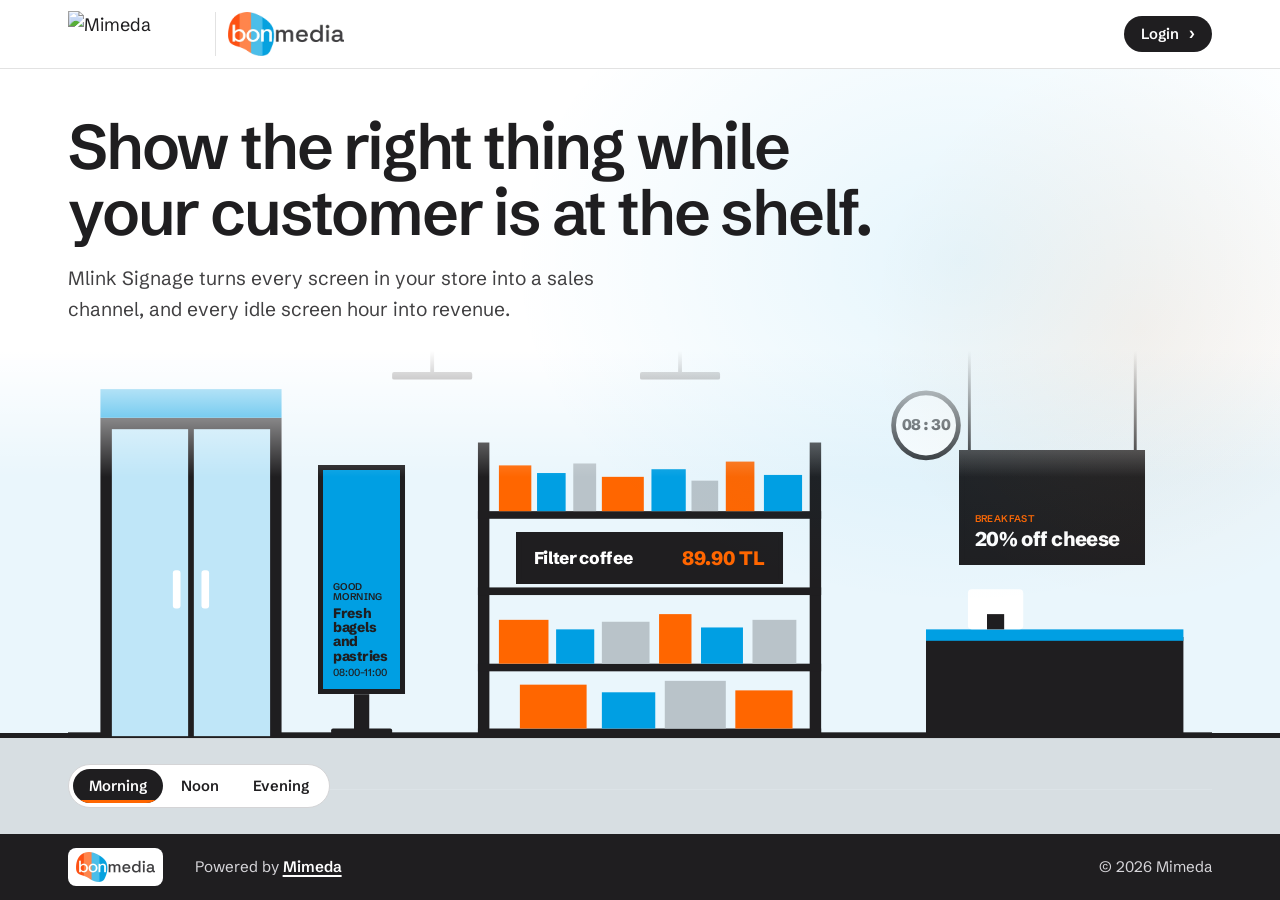
==== commit d0aafe6f: "Tek ekran düzeni ve Powered by Mimeda footer - Header, hero ve footer scroll olmadan tek ekrana sığı" ====
--- a/index.html
+++ b/index.html
@@ -18,7 +18,7 @@
 <header class="nav">
   <div class="wrap nav__inner">
     <a href="#top" class="logo" aria-label="Mimeda bonmedia home"><img src="https://mimedacomtrdatastr001.blob.core.windows.net/mimedalayout/mimeda-logo.png" alt="Mimeda" width="1250" height="425" class="logo__img"><span class="logo__product"><img src="assets/img/bonmedia-logo.webp" alt="bonmedia" width="629" height="240" class="logo__brand"></span></a>
-    <a href="https://staging.Mlink Signage.com" class="pill pill--dark pill--sm">Login <i aria-hidden="true">›</i></a>
+    <a href="https://staging.bonmlink.com" class="pill pill--dark pill--sm">Login <i aria-hidden="true">›</i></a>
   </div>
 </header>
 
@@ -86,8 +86,8 @@
 
 <footer class="footer">
   <div class="wrap footer__inner">
-    <span class="logo logo--light"><img src="https://mimedacomtrdatastr001.blob.core.windows.net/mimedalayout/mimeda-logo.png" alt="Mimeda" width="1250" height="425" class="logo__img"><span class="logo__product"><img src="assets/img/bonmedia-logo.webp" alt="bonmedia" width="629" height="240" class="logo__brand"></span></span>
-    <p>A <a href="https://mimeda.com.tr" target="_blank" rel="noopener">Mimeda</a> product</p>
+    <span class="logo logo--light"><img src="assets/img/bonmedia-logo.webp" alt="bonmedia" width="629" height="240" class="logo__brand"></span>
+    <p>Powered by <a href="https://mimeda.com.tr" target="_blank" rel="noopener">Mimeda</a></p>
     <p class="footer__copy">© <span class="js-year">2026</span> Mimeda</p>
   </div>
 </footer>
--- a/assets/css/style.css
+++ b/assets/css/style.css
@@ -7,6 +7,10 @@
 p { margin: 0; text-wrap: pretty; }
 a { color: inherit; text-underline-offset: .2em; text-decoration-thickness: 1.5px; }
 :focus-visible { outline: 3px solid var(--mm-blue); outline-offset: 3px; }
+
+/* Tek ekran: header, hero ve footer scroll olmadan görünür */
+body { display: grid; grid-template-rows: auto 1fr auto; height: max(100svh, 560px); }
+main { display: grid; min-height: 0; }
 
 .wrap { max-width: var(--maxw); margin-inline: auto; padding-inline: var(--gutter); }
 
@@ -31,10 +35,8 @@
 .logo__product { display: inline-flex; align-items: center; padding-left: 12px; border-left: 1.5px solid var(--mm-line); }
 .logo__brand { height: 44px; width: auto; display: block; }
 .logo--light { color: var(--white); }
-.logo--light .logo__img { filter: brightness(0) invert(1); }
-.logo--light .logo__product { border-left-color: rgba(255, 255, 255, .3); }
 /* bonmedia logosu renkli; koyu footer'da beyaz zemin üstünde duruyor */
-.logo--light .logo__brand { box-sizing: content-box; padding: 5px 9px; border-radius: 8px; background: var(--white); }
+.logo--light .logo__brand { height: 30px; box-sizing: content-box; padding: 4px 8px; border-radius: 8px; background: var(--white); }
 
 .nav { position: sticky; top: 0; z-index: 20; background: rgba(255, 255, 255, .92); backdrop-filter: saturate(160%) blur(12px); -webkit-backdrop-filter: saturate(160%) blur(12px); border-bottom: 1px solid var(--mm-line); }
 .nav__inner { display: flex; align-items: center; gap: 32px; height: 68px; }
@@ -42,7 +44,7 @@
 
 /* ============ Hero ============ */
 /* Metin temiz beyaz zeminde; sahne hemen altında başlar, üst kenarı beyaza erir */
-.hero { position: relative; overflow: hidden; background: var(--white); }
+.hero { position: relative; overflow: hidden; background: var(--white); display: flex; flex-direction: column; min-height: 0; }
 .hero::before { /* başlığın arkasında çok hafif marka ışığı */
   content: ""; position: absolute; z-index: 1; inset: -20% -10% auto auto; width: 70%; height: 90%; pointer-events: none;
   background: radial-gradient(closest-side, rgba(0, 159, 227, .10), transparent), radial-gradient(closest-side at 70% 60%, rgba(255, 102, 0, .07), transparent);
@@ -50,16 +52,23 @@
 }
 @keyframes drift { to { transform: translate(-8%, 6%) scale(1.08); } }
 
-.hero__copy { position: relative; z-index: 2; padding-top: clamp(56px, 9vh, 112px); }
-.hero__title { font-size: var(--fs-hero); max-width: 16ch; }
-.hero__lead { font-size: var(--fs-lead); color: var(--mm-ink); max-width: 46ch; margin-top: 24px; }
+.hero__copy { position: relative; z-index: 2; width: 100%; padding-top: clamp(20px, 5vh, 64px); }
+.hero__title { font-size: clamp(2rem, min(5vw, 7vh), 4.25rem); max-width: 28ch; }
+.hero__lead { font-size: var(--fs-lead); color: var(--mm-ink); max-width: 46ch; margin-top: clamp(10px, 2vh, 20px); }
 
-.hero__stage { position: relative; width: max(100%, 1100px); left: 50%; transform: translateX(-50%); margin-top: clamp(40px, 6vw, 96px); }
+/* Sahne kalan yüksekliği doldurur; mağaza yüksekliğe göre ölçeklenir, yanlar duvar/zeminle devam eder */
+/* Mağazanın altına --floor-x kadar zemin eklenir; saat seçici bu zemin şeridinin ortasında durur */
+.hero__stage {
+  --floor-x: 44px; --store-h: calc(100% - var(--floor-x));
+  --floor-top: calc(var(--floor-x) + var(--store-h) * .1174); /* zemin çizgisinin alt kenarı (alttan) */
+  position: relative; flex: 1; min-height: 200px; overflow: hidden; margin-top: clamp(12px, 3vh, 40px);
+  background: linear-gradient(to top, #D7DEE2 0 var(--floor-top), var(--mm-ink-night) var(--floor-top) calc(var(--floor-x) + var(--store-h) * .1304), var(--wall) 0);
+}
 .hero__stage::before { /* sahnenin üst kenarını beyaza erit */
   content: ""; position: absolute; left: 0; right: 0; top: 0; height: 26%; z-index: 1; pointer-events: none;
   background: linear-gradient(to bottom, var(--white), rgba(255, 255, 255, 0));
 }
-.hero__controls { position: absolute; left: 50%; transform: translateX(-50%); width: 100%; bottom: 18px; z-index: 3; display: flex; align-items: center; gap: 14px; }
+.hero__controls { position: absolute; left: 50%; transform: translateX(-50%); width: 100%; bottom: calc((var(--floor-top) - 44px) / 2); z-index: 3; display: flex; align-items: center; gap: 14px; }
 
 .phases { display: inline-flex; gap: 2px; padding: 4px; background: var(--white); border: 1px solid #D4D4D6; border-radius: 999px; }
 .phases button { border: 0; background: transparent; color: var(--mm-ink-night); font: 600 .92rem var(--font); padding: 8px 16px; border-radius: 999px; cursor: pointer; position: relative; overflow: hidden; }
@@ -73,16 +82,20 @@
 .js .hero__title .w { display: inline-block; opacity: 0; transform: translateY(.45em); filter: blur(6px); animation: wordIn .9s var(--ease) forwards; animation-delay: calc(var(--i) * 55ms + 80ms); }
 @keyframes wordIn { to { opacity: 1; transform: none; filter: blur(0); } }
 .js .hero__stage { animation: stageIn 1.4s var(--ease) .5s both; }
-@keyframes stageIn { from { opacity: 0; transform: translate(-50%, 60px); } to { opacity: 1; transform: translate(-50%, 0); } }
+@keyframes stageIn { from { opacity: 0; transform: translateY(60px); } to { opacity: 1; transform: none; } }
 
 /* ============ Mağaza sahnesi ============ */
+@property --wall { syntax: "<color>"; inherits: true; initial-value: #EAF6FC; }
+@property --sky { syntax: "<color>"; inherits: true; initial-value: #BFE6F8; }
+.hero__stage { --wall: #EAF6FC; --sky: #BFE6F8; transition: --wall 1.4s var(--ease), --sky 1.4s var(--ease); }
+.hero__stage:has(.store[data-phase="1"]) { --wall: #F5FBFE; --sky: #8DD5F4; }
+.hero__stage:has(.store[data-phase="2"]) { --wall: #DDE6EB; --sky: #0B3B57; }
 .store {
-  --wall: #EAF6FC; --sky: #BFE6F8;
-  position: relative; width: 100%; aspect-ratio: 1200 / 460; container-type: inline-size;
+  position: absolute; bottom: var(--floor-x); left: 50%; height: var(--store-h); aspect-ratio: 1200 / 460; transform: translateX(-50%); container-type: inline-size;
 }
 .store__bg { position: absolute; inset: 0; width: 100%; height: 100%; display: block; }
-.store__bg .wall { fill: var(--wall); transition: fill 1.4s var(--ease); }
-.store__bg .sky { fill: var(--sky); transition: fill 1.4s var(--ease); }
+.store__bg .wall { fill: var(--wall); }
+.store__bg .sky { fill: var(--sky); }
 .store__bg .floor { fill: #D7DEE2; }
 .store__bg .ink { fill: var(--mm-ink-night); }
 .store__bg .blue { fill: var(--mm-blue); }
@@ -91,8 +104,6 @@
 .store__bg .p1 { fill: var(--mm-orange); }
 .store__bg .p2 { fill: var(--mm-blue); }
 .store__bg .p3 { fill: #B9C3C9; }
-.store[data-phase="1"] { --wall: #F5FBFE; --sky: #8DD5F4; }
-.store[data-phase="2"] { --wall: #DDE6EB; --sky: #0B3B57; }
 
 .clock { position: absolute; left: 72.17%; top: 9.57%; width: 5.67%; height: 14.78%; display: grid; place-items: center; font-weight: 800; font-size: 1.35cqw; letter-spacing: -.02em; font-variant-numeric: tabular-nums; }
 
@@ -127,7 +138,7 @@
 .store[data-phase="1"] .sold { opacity: 1; transform: translate(-50%, 0); transition-delay: .5s; }
 
 /* ============ Footer ============ */
-.footer { background: var(--mm-ink-night); color: #D6D5D9; padding-block: 40px; font-size: .95rem; }
+.footer { background: var(--mm-ink-night); color: #D6D5D9; padding-block: 14px; font-size: .95rem; }
 .footer__inner { display: flex; align-items: center; gap: 16px 32px; flex-wrap: wrap; }
 .footer a { color: var(--white); font-weight: 600; }
 .footer__copy { margin-left: auto; }
@@ -143,12 +154,11 @@
   .logo__img { height: 32px; margin-block: -6px; }
   .logo__brand { height: 32px; }
   .logo__product { padding-left: 8px; }
-  .hero__stage { width: 640px; left: 0; transform: translateX(-230px); margin-top: 36px; }
-  .js .hero__stage { animation-name: stageInM; }
-  .hero__controls { position: relative; left: 0; transform: translateX(230px); width: 100vw; margin: 0; bottom: auto; padding: 14px 16px; }
+  /* Dar ekranda mağazanın raf ve kasa kısmı görünsün */
+  .hero__stage { --store-h: min(100% - var(--floor-x), 250px); }
+  .store { transform: translateX(-65%); }
+  .footer__inner { gap: 8px 16px; font-size: .85rem; }
 }
-
-@keyframes stageInM { from { opacity: 0; transform: translate(-230px, 40px); } to { opacity: 1; transform: translateX(-230px); } }
 
 @media (prefers-reduced-motion: reduce) {
   .js [data-reveal], .js .hero__title .w { opacity: 1 !important; transform: none !important; clip-path: none !important; filter: none !important; }
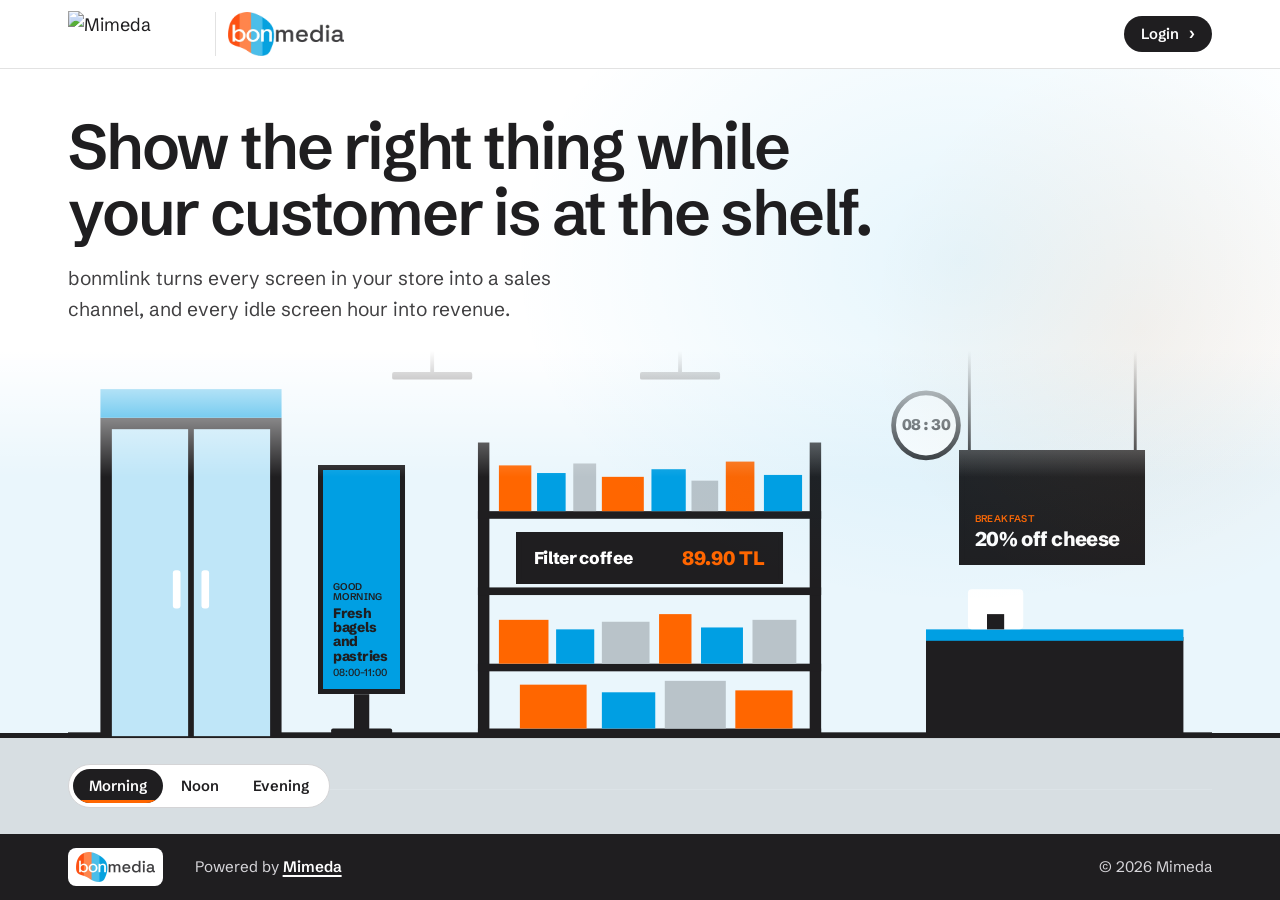
==== commit 5fc19dac: "Ürün adı metinlerde bonmlink olarak güncellendi Co-Authored-By: Claude Opus 5.5 <noreply@anthropic.c" ====
--- a/index.html
+++ b/index.html
@@ -4,8 +4,8 @@
   <meta charset="utf-8">
   <meta name="viewport" content="width=device-width, initial-scale=1">
   <script>document.documentElement.classList.add("js")</script>
-  <title>Mlink Signage by Mimeda | In-store screens that sell</title>
-  <meta name="description" content="Mlink Signage turns every screen in your store into a sales channel, and every idle screen hour into revenue. A Mimeda product.">
+  <title>bonmlink by Mimeda | In-store screens that sell</title>
+  <meta name="description" content="bonmlink turns every screen in your store into a sales channel, and every idle screen hour into revenue. A Mimeda product.">
   <meta name="theme-color" content="#009FE3">
   <link rel="preconnect" href="https://fonts.googleapis.com">
   <link rel="preconnect" href="https://fonts.gstatic.com" crossorigin>
@@ -28,7 +28,7 @@
   <section class="hero">
     <div class="wrap hero__copy">
       <h1 class="hero__title js-split">Show the right thing while your customer is at the shelf.</h1>
-      <p class="hero__lead" data-reveal>Mlink Signage turns every screen in your store into a sales channel, and every idle screen hour into revenue.</p>
+      <p class="hero__lead" data-reveal>bonmlink turns every screen in your store into a sales channel, and every idle screen hour into revenue.</p>
     </div>
 
     <div class="hero__stage" aria-label="Sample store: screen content changes through the day">
